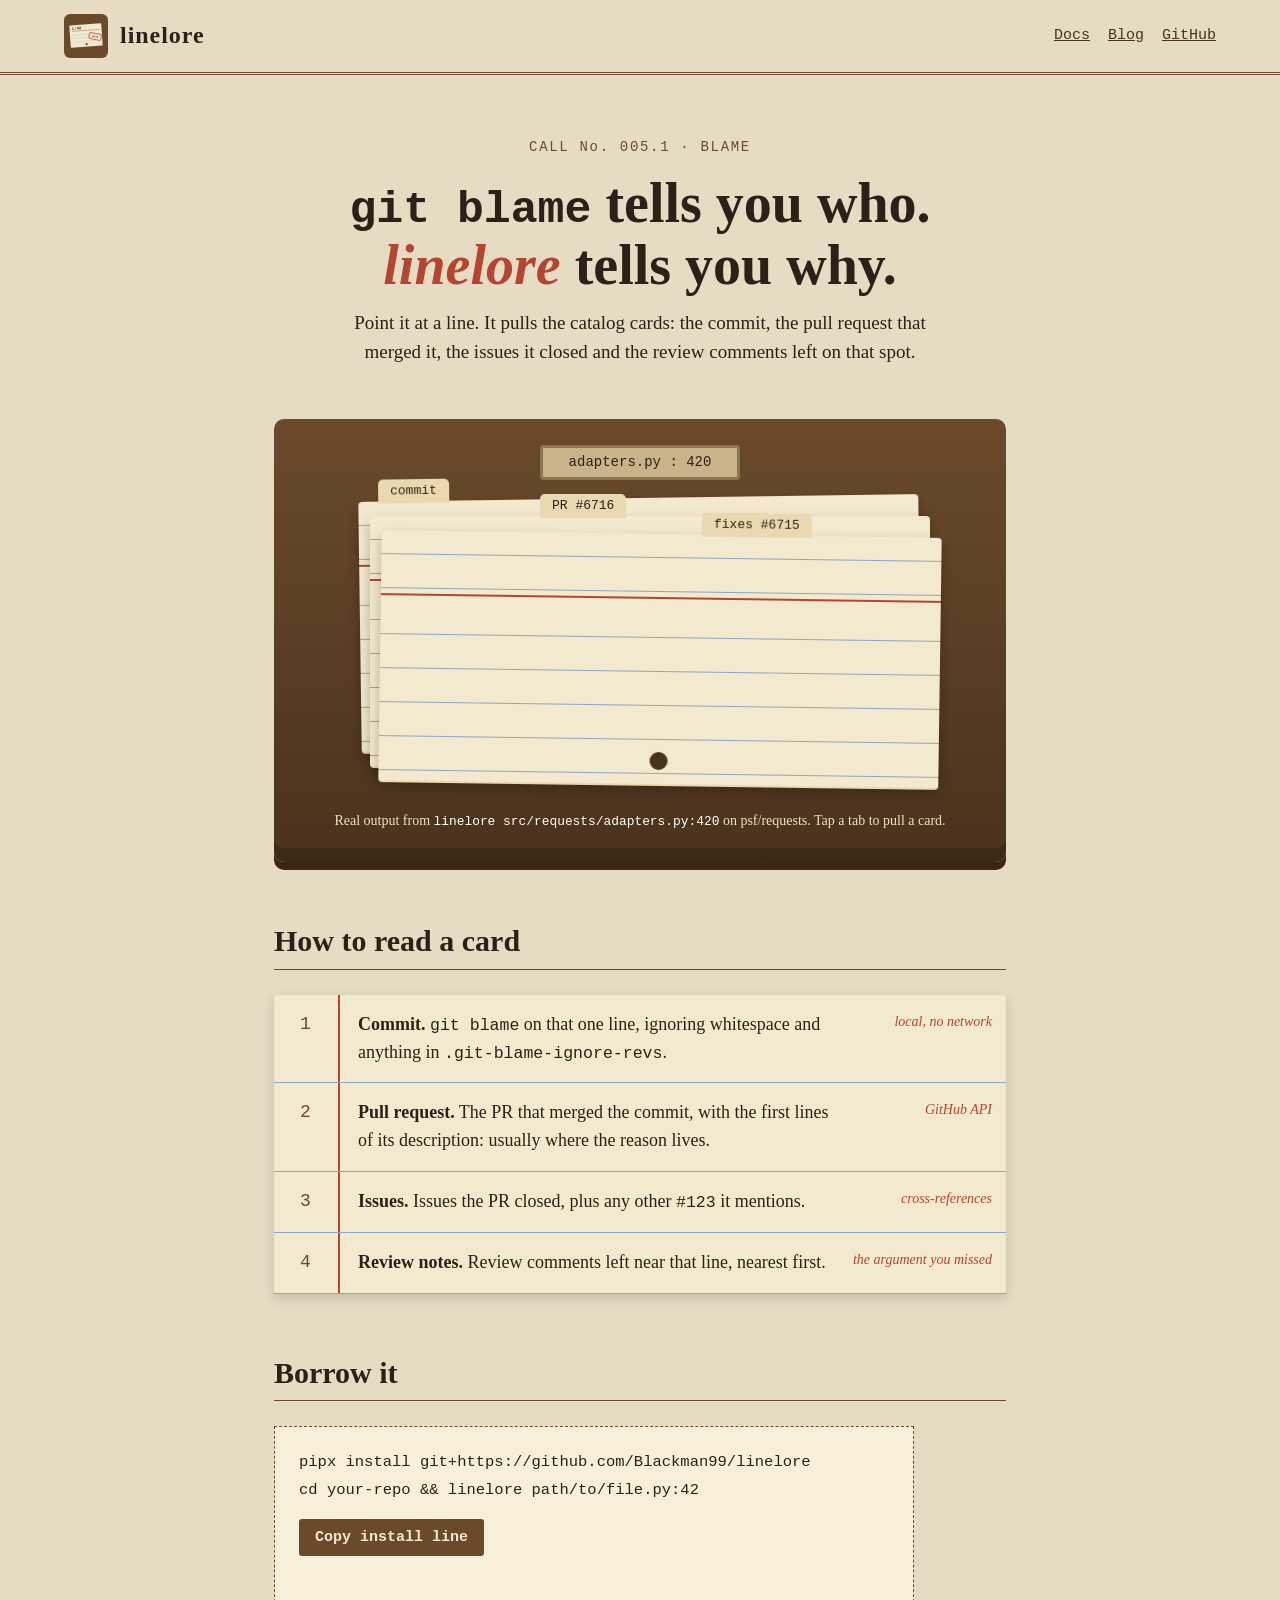
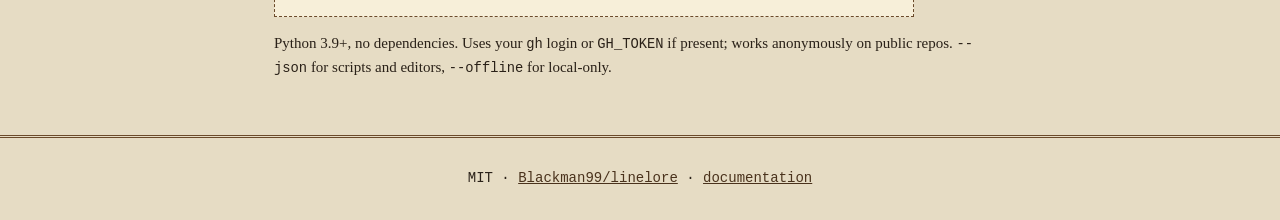
==== site/index.html @ 5ec9c553 "linelore v0.1.0: the story behind a line of code" ====
<!doctype html>
<html lang="en">
<head>
<meta charset="utf-8">
<meta name="viewport" content="width=device-width, initial-scale=1">
<title>linelore · git blame tells you who. linelore tells you why.</title>
<meta name="description" content="linelore pulls the pull request, linked issues and review comments behind any line of code, right in your terminal. Zero-dependency CLI.">
<link rel="canonical" href="https://blackman99.github.io/linelore/">
<link rel="icon" href="favicon.svg" type="image/svg+xml">
<link rel="icon" href="logo-512.png" type="image/png" sizes="512x512">
<link rel="apple-touch-icon" href="logo-512.png">
<meta name="theme-color" content="#6b4a2b">
<meta property="og:type" content="website">
<meta property="og:site_name" content="linelore">
<meta property="og:title" content="linelore: git blame tells you who. linelore tells you why.">
<meta property="og:description" content="The pull request, linked issues and review comments behind any line of code, in one terminal command.">
<meta property="og:url" content="https://blackman99.github.io/linelore/">
<meta property="og:image" content="https://blackman99.github.io/linelore/og-image.png">
<meta property="og:image:type" content="image/png">
<meta property="og:image:width" content="1200">
<meta property="og:image:height" content="630">
<meta property="og:image:alt" content="linelore: library catalog cards for one line of code, stamped WHY">
<meta name="twitter:card" content="summary_large_image">
<meta name="twitter:title" content="linelore: git blame tells you who. linelore tells you why.">
<meta name="twitter:description" content="The PR, linked issues and review comments behind any line of code, in one terminal command.">
<meta name="twitter:image" content="https://blackman99.github.io/linelore/og-image.png">
<meta name="twitter:image:alt" content="linelore: library catalog cards for one line of code, stamped WHY">
<link rel="stylesheet" href="style.css">
</head>
<body>
<header class="plate">
  <img src="favicon.svg" alt="" width="44" height="44">
  <span class="plate-name">linelore</span>
  <nav><a href="docs/">Docs</a><a href="docs/blog/">Blog</a><a href="https://github.com/Blackman99/linelore">GitHub</a></nav>
</header>

<main>
<section class="intro">
  <p class="call">CALL No. 005.1 &middot; BLAME</p>
  <h1><span>git blame</span> tells you who.<br><em>linelore</em> tells you why.</h1>
  <p class="lede">Point it at a line. It pulls the catalog cards: the commit, the pull request that merged it, the issues it closed and the review comments left on that spot.</p>
</section>

<section class="drawer" aria-label="catalog cards for src/requests/adapters.py line 420">
  <div class="drawer-label"><span>adapters.py : 420</span></div>
  <div class="cards" id="cards">
    <article class="card" data-tab="commit" style="--i:0">
      <span class="tab">commit</span>
      <p class="t">a62a2d35d9 &middot; 2024-05-22</p>
      <p class="t">Ian Stapleton Cordasco</p>
      <p class="t">Allow for overriding of specific pool key params</p>
    </article>
    <article class="card" data-tab="PR" style="--i:1">
      <span class="tab">PR #6716</span>
      <p class="t">merged 2024-05-24 by @sigmavirus24</p>
      <p class="t">“Re-enables providing a custom SSLContext via a Transport Adapter, as broken in #6655.”</p>
      <p class="t xref">see also: psf/requests#6655</p>
    </article>
    <article class="card" data-tab="issue" style="--i:2">
      <span class="tab">fixes #6715</span>
      <p class="t">SSLV3_ALERT_HANDSHAKE_FAILURE after upgrade 2.31.0 → 2.32.2</p>
      <p class="t">state: closed</p>
      <span class="stamp" aria-hidden="true">WHY</span>
    </article>
  </div>
  <p class="caption">Real output from <code>linelore src/requests/adapters.py:420</code> on psf/requests. Tap a tab to pull a card.</p>
</section>

<section class="howto">
  <h2>How to read a card</h2>
  <ol class="ruled">
    <li><b>Commit.</b> <code>git blame</code> on that one line, ignoring whitespace and anything in <code>.git-blame-ignore-revs</code>.<span class="margin">local, no network</span></li>
    <li><b>Pull request.</b> The PR that merged the commit, with the first lines of its description: usually where the reason lives.<span class="margin">GitHub API</span></li>
    <li><b>Issues.</b> Issues the PR closed, plus any other <code>#123</code> it mentions.<span class="margin">cross-references</span></li>
    <li><b>Review notes.</b> Review comments left near that line, nearest first.<span class="margin">the argument you missed</span></li>
  </ol>
</section>

<section class="slip">
  <h2>Borrow it</h2>
  <div class="slip-card">
    <p class="t">pipx install git+https://github.com/Blackman99/linelore</p>
    <p class="t">cd your-repo &amp;&amp; linelore path/to/file.py:42</p>
    <button id="copy" type="button">Copy install line</button>
    <span class="stamp small" id="slipstamp" aria-hidden="true">ISSUED</span>
  </div>
  <p class="fine">Python 3.9+, no dependencies. Uses your <code>gh</code> login or <code>GH_TOKEN</code> if present; works anonymously on public repos. <code>--json</code> for scripts and editors, <code>--offline</code> for local-only.</p>
</section>
</main>
<footer>MIT &middot; <a href="https://github.com/Blackman99/linelore">Blackman99/linelore</a> &middot; <a href="docs/">documentation</a></footer>
<script src="app.js" defer></script>
</body>
</html>
---- site/style.css ----
:root{--manila:#f3e9cf;--manila2:#ead9b0;--oak:#6b4a2b;--oak2:#4a321c;--ink:#2a2118;--rule:#8fa6c0;--red:#b5452f;
--serif:"Iowan Old Style","Palatino Linotype",Palatino,"Book Antiqua",Georgia,serif;--type:"Courier Prime","Courier New",Courier,monospace}
*{box-sizing:border-box}
body{margin:0;background:#e6dcc4;color:var(--ink);font:18px/1.55 var(--serif)}
a{color:var(--oak2)}
.plate{display:flex;align-items:center;gap:12px;padding:14px 5vw;border-bottom:3px double var(--oak)}
.plate-name{font-size:24px;font-weight:700;letter-spacing:.04em}
.plate nav{margin-left:auto;display:flex;gap:18px;font-family:var(--type);font-size:15px}
main{max-width:860px;margin:0 auto;padding:0 5vw}
.intro{text-align:center;padding:48px 0 18px}
.call{font-family:var(--type);font-size:14px;letter-spacing:.12em;color:var(--oak)}
h1{font-size:clamp(32px,6vw,56px);line-height:1.1;margin:.2em 0;font-weight:600}
h1 span{font-family:var(--type);font-size:.8em}
h1 em{color:var(--red);font-style:italic}
.lede{max-width:600px;margin:0 auto;font-size:19px}
.drawer{margin:34px auto 10px;background:linear-gradient(var(--oak),var(--oak2));border-radius:10px;padding:26px 22px 30px;box-shadow:inset 0 -14px 0 rgba(0,0,0,.18),0 8px 0 #3a2714}
.drawer-label{width:200px;margin:0 auto 18px;background:#c9b48a;border:3px solid #8e7650;border-radius:4px;text-align:center;font-family:var(--type);font-size:14px;padding:4px}
.cards{position:relative;height:300px;perspective:900px}
.card{position:absolute;left:0;right:0;margin:auto;max-width:560px;height:250px;background:var(--manila);border-radius:4px;padding:34px 28px 20px;
 background-image:linear-gradient(transparent 33px,var(--red) 33px,var(--red) 35px,transparent 35px),repeating-linear-gradient(transparent 0 33px,var(--rule) 33px 34px);
 background-position:0 30px,0 70px;background-repeat:no-repeat,repeat-y;box-shadow:0 2px 0 var(--manila2),0 6px 14px rgba(0,0,0,.25);
 top:calc(var(--i)*18px);transform:translateX(calc(var(--i)*10px)) rotate(calc((var(--i) - 1)*.8deg));transition:transform .35s ease,top .35s ease;z-index:calc(var(--i) + 1)}
.card::after{content:"";position:absolute;bottom:14px;left:50%;width:18px;height:18px;margin-left:-9px;border-radius:50%;background:var(--oak2)}
.card.front{z-index:9;top:-6px;transform:none}
.tab{position:absolute;top:-22px;left:calc(20px + var(--i)*150px);background:var(--manila2);padding:2px 12px;border-radius:5px 5px 0 0;font-family:var(--type);font-size:13px;cursor:pointer}
.t{font-family:var(--type);font-size:15.5px;margin:0;line-height:34px;white-space:nowrap;overflow:hidden;text-overflow:ellipsis}
.xref{color:var(--red)}
.stamp{position:absolute;right:26px;bottom:34px;border:4px solid var(--red);color:var(--red);font:700 34px/1 var(--serif);padding:6px 14px;border-radius:6px;transform:rotate(-12deg);opacity:.85;mix-blend-mode:multiply}
.stamp.small{font-size:20px;right:18px;bottom:16px;opacity:0}
.stamp.small.on{animation:stamp .4s ease-out forwards}
.caption{color:#f0e3c2;font-size:14px;text-align:center;margin:12px 0 0}
.caption code{color:#fff}
.howto,.slip{margin:56px 0}
h2{font-size:30px;font-weight:600;border-bottom:1px solid var(--oak);padding-bottom:4px}
.ruled{list-style:none;counter-reset:n;padding:0;background:var(--manila);border-radius:4px;box-shadow:0 4px 12px rgba(0,0,0,.15);
 background-image:linear-gradient(90deg,transparent 64px,var(--red) 64px 66px,transparent 66px)}
.ruled li{counter-increment:n;position:relative;padding:16px 170px 16px 84px;border-bottom:1px solid var(--rule)}
.ruled li::before{content:counter(n);position:absolute;left:26px;font-family:var(--type);color:var(--oak)}
.margin{position:absolute;right:14px;top:16px;width:145px;font-style:italic;font-size:14px;color:var(--red);text-align:right}
code{font-family:var(--type);font-size:.92em}
.slip-card{position:relative;background:#f7efd9;border:1px dashed var(--oak);padding:22px 24px 60px;max-width:640px}
.slip-card .t{white-space:normal;overflow-wrap:anywhere;line-height:1.8}
button{font:600 15px var(--type);background:var(--oak);color:var(--manila);border:0;padding:10px 16px;margin-top:14px;border-radius:3px;cursor:pointer}
button:focus-visible,.tab:focus-visible{outline:3px solid var(--red);outline-offset:2px}
.fine{font-size:15px}
footer{text-align:center;font-family:var(--type);font-size:14px;padding:30px;border-top:3px double var(--oak)}
@keyframes rise{from{transform:translateY(120px);opacity:0}to{opacity:1}}
@keyframes stamp{0%{opacity:0;transform:scale(2.2) rotate(-12deg)}70%{opacity:.9;transform:scale(.95) rotate(-12deg)}100%{opacity:.85;transform:scale(1) rotate(-12deg)}}
.js .card{animation:rise .6s cubic-bezier(.2,.8,.3,1) both;animation-delay:calc(var(--i)*.9s)}
.js .card .t{visibility:hidden}.js .card .t.typed{visibility:visible}
.js .stamp:not(.small){opacity:0}.js .stamp.on{animation:stamp .45s ease-out forwards}
@media (max-width:640px){body{font-size:16px}.cards{height:330px}.card{height:290px;padding:30px 16px 18px}.t{white-space:normal;line-height:1.5;font-size:14px;margin-bottom:6px}
 .card{background-image:none}.tab{left:calc(8px + var(--i)*96px);font-size:12px}.ruled li{padding:14px 14px 34px 70px}.margin{top:auto;bottom:8px;right:auto;left:70px;width:auto;text-align:left}.stamp{font-size:26px;bottom:40px}}
@media (prefers-reduced-motion:reduce){*{animation:none!important;transition:none!important}.js .card .t{visibility:visible}.js .stamp:not(.small){opacity:.85}}
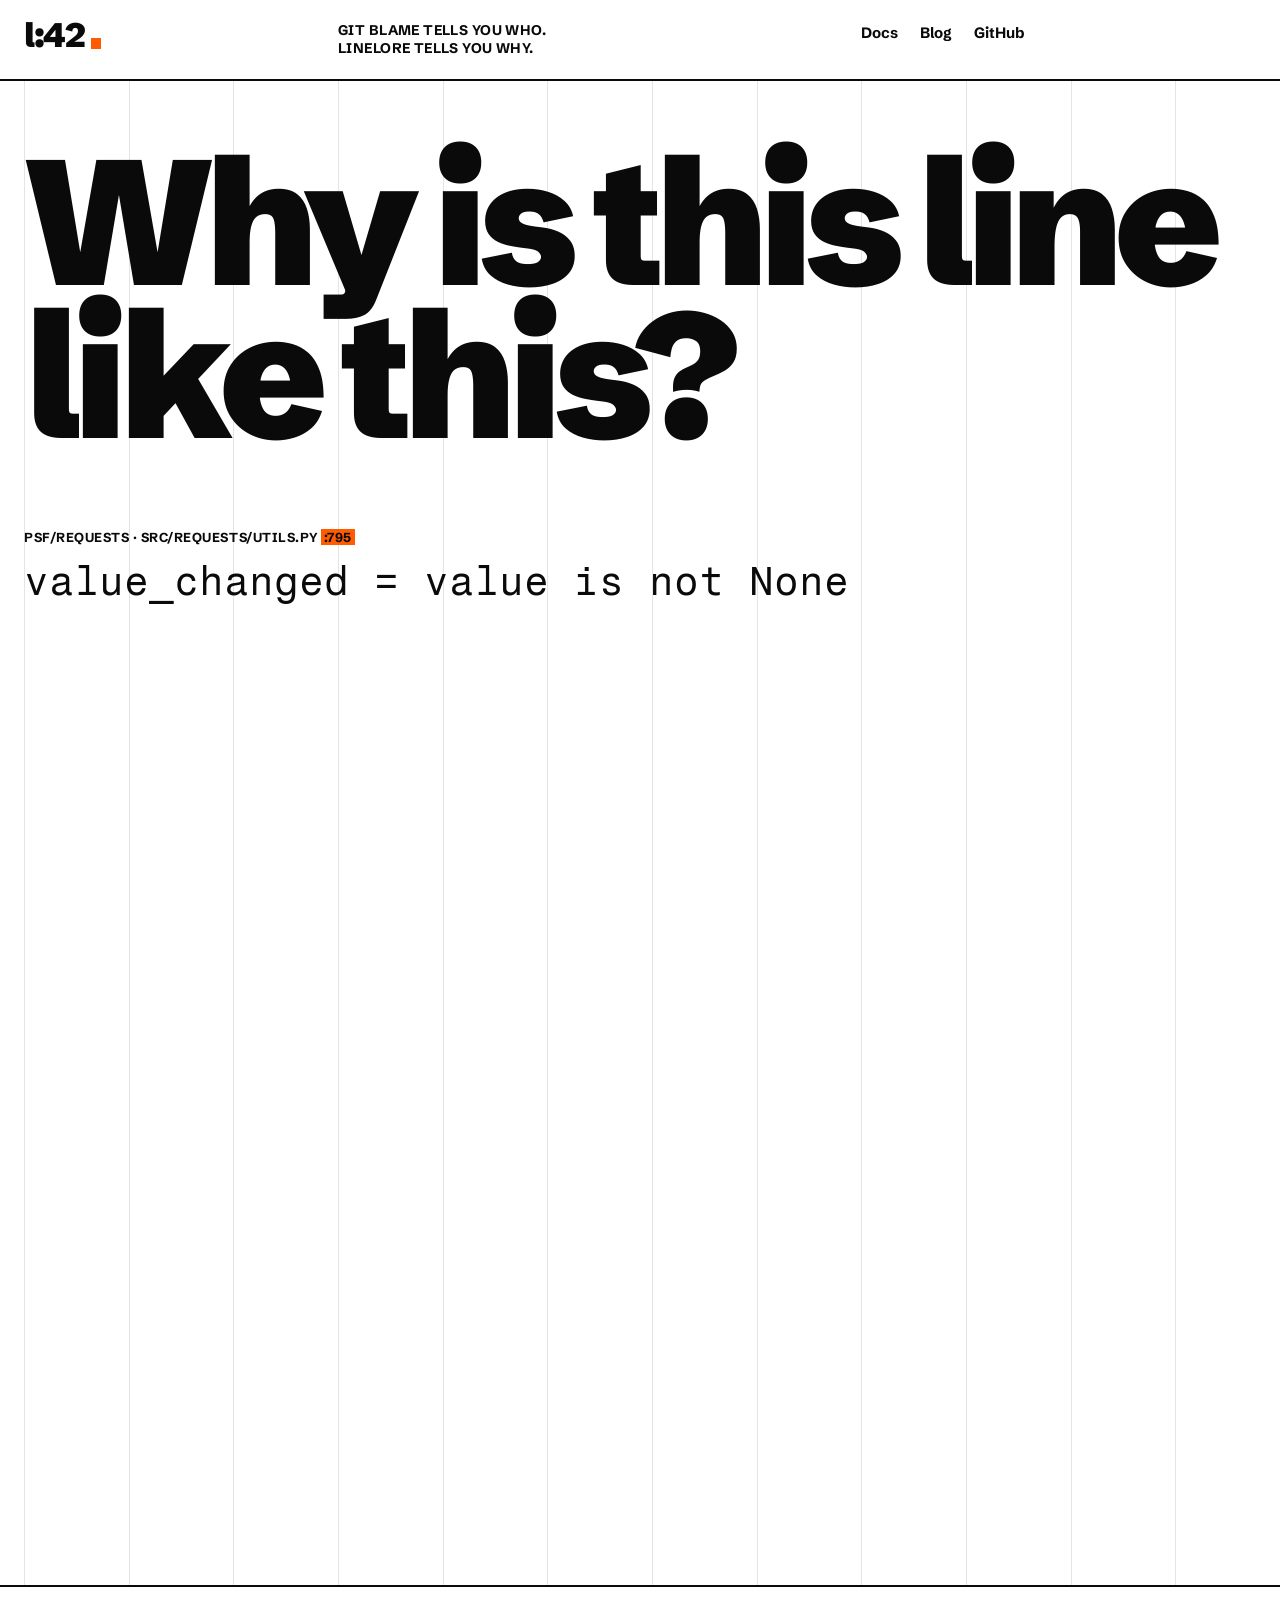
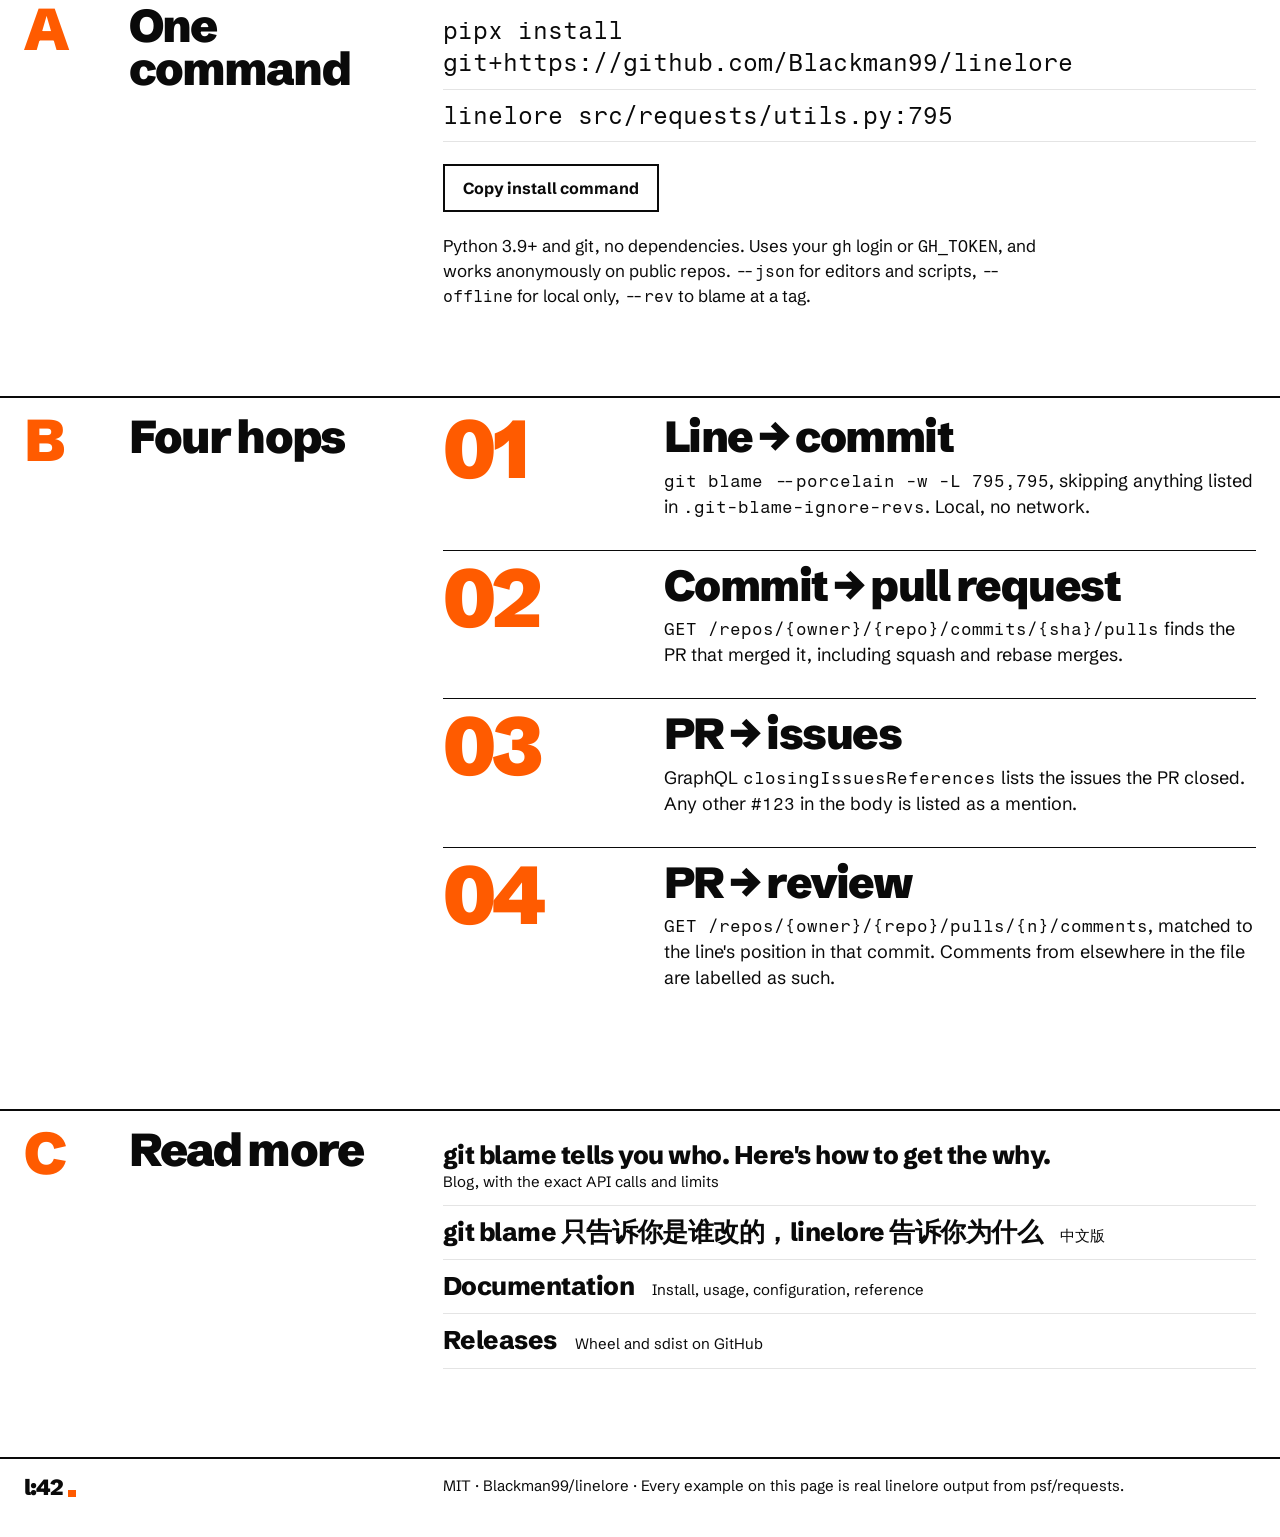
==== commit 2a74e35d: "Redesign: Swiss poster + kinetic type landing page, l:42 wordmark logo, new OG and social preview, d" ====
--- a/site/index.html
+++ b/site/index.html
@@ -3,91 +3,120 @@
 <head>
 <meta charset="utf-8">
 <meta name="viewport" content="width=device-width, initial-scale=1">
-<title>linelore · git blame tells you who. linelore tells you why.</title>
-<meta name="description" content="linelore pulls the pull request, linked issues and review comments behind any line of code, right in your terminal. Zero-dependency CLI.">
+<title>linelore · Why is this line like this?</title>
+<meta name="description" content="linelore follows a line of code to its commit, the pull request that merged it, the issues it closed and the review comments around it. One terminal command, no dependencies.">
 <link rel="canonical" href="https://blackman99.github.io/linelore/">
 <link rel="icon" href="favicon.svg" type="image/svg+xml">
 <link rel="icon" href="logo-512.png" type="image/png" sizes="512x512">
 <link rel="apple-touch-icon" href="logo-512.png">
-<meta name="theme-color" content="#6b4a2b">
+<meta name="theme-color" content="#ffffff">
 <meta property="og:type" content="website">
 <meta property="og:site_name" content="linelore">
-<meta property="og:title" content="linelore: git blame tells you who. linelore tells you why.">
-<meta property="og:description" content="The pull request, linked issues and review comments behind any line of code, in one terminal command.">
+<meta property="og:title" content="linelore: Why is this line like this?">
+<meta property="og:description" content="git blame tells you who. linelore follows the line to its commit, pull request, closed issues and review comments, and tells you why.">
 <meta property="og:url" content="https://blackman99.github.io/linelore/">
 <meta property="og:image" content="https://blackman99.github.io/linelore/og-image.png">
 <meta property="og:image:type" content="image/png">
 <meta property="og:image:width" content="1200">
 <meta property="og:image:height" content="630">
-<meta property="og:image:alt" content="linelore: library catalog cards for one line of code, stamped WHY">
+<meta property="og:image:alt" content="Why is this line like this? A line of code with an orange leader line to 01 commit, 02 pull request, 03 issue, 04 review.">
 <meta name="twitter:card" content="summary_large_image">
-<meta name="twitter:title" content="linelore: git blame tells you who. linelore tells you why.">
-<meta name="twitter:description" content="The PR, linked issues and review comments behind any line of code, in one terminal command.">
+<meta name="twitter:title" content="linelore: Why is this line like this?">
+<meta name="twitter:description" content="git blame tells you who. linelore tells you why: commit, PR, closed issues and review comments for any line.">
 <meta name="twitter:image" content="https://blackman99.github.io/linelore/og-image.png">
-<meta name="twitter:image:alt" content="linelore: library catalog cards for one line of code, stamped WHY">
+<meta name="twitter:image:alt" content="Why is this line like this? A line of code with an orange leader line to 01 commit, 02 pull request, 03 issue, 04 review.">
+<link rel="preload" href="fonts/schibsted-grotesk.woff2" as="font" type="font/woff2" crossorigin>
+<link rel="preload" href="fonts/fragment-mono.woff2" as="font" type="font/woff2" crossorigin>
 <link rel="stylesheet" href="style.css">
+<script>document.documentElement.className='js'+(matchMedia('(prefers-reduced-motion: reduce)').matches?'':' motion')</script>
 </head>
 <body>
-<header class="plate">
-  <img src="favicon.svg" alt="" width="44" height="44">
-  <span class="plate-name">linelore</span>
-  <nav><a href="docs/">Docs</a><a href="docs/blog/">Blog</a><a href="https://github.com/Blackman99/linelore">GitHub</a></nav>
+<a class="skip" href="#main">Skip to content</a>
+<header class="top grid">
+  <a class="mark" href="./" aria-label="linelore home"><span class="mark-t">l:42</span><span class="mark-sq" aria-hidden="true"></span></a>
+  <p class="top-tag">git blame tells you who.<br>linelore tells you why.</p>
+  <nav class="top-nav" aria-label="Main"><a href="docs/">Docs</a><a href="docs/blog/">Blog</a><a href="https://github.com/Blackman99/linelore">GitHub</a></nav>
 </header>
 
-<main>
-<section class="intro">
-  <p class="call">CALL No. 005.1 &middot; BLAME</p>
-  <h1><span>git blame</span> tells you who.<br><em>linelore</em> tells you why.</h1>
-  <p class="lede">Point it at a line. It pulls the catalog cards: the commit, the pull request that merged it, the issues it closed and the review comments left on that spot.</p>
+<main id="main">
+<section class="hero grid" id="hero" aria-labelledby="h">
+  <div class="guides" aria-hidden="true"><i></i><i></i><i></i><i></i><i></i><i></i><i></i><i></i><i></i><i></i><i></i><i></i></div>
+  <h1 id="h" class="headline"><span class="w">Why</span> <span class="w">is</span> <span class="w">this</span> <span class="w">line</span> <span class="w">like</span> <span class="w">this?</span></h1>
+
+  <div class="subject">
+    <p class="subject-path">psf/requests · src/requests/utils.py<span class="at">:795</span></p>
+    <p class="line"><span class="sr">value_changed = value is not None</span><span class="line-v" id="line" aria-hidden="true"><span class="seg" id="seg">value_changed</span> = value is not None</span></p>
+  </div>
+
+  <svg class="leaders" id="leaders" aria-hidden="true"></svg>
+
+  <ol class="answers" aria-label="What linelore found for this line">
+    <li class="ans" data-n="1">
+      <span class="num" aria-hidden="true">01</span>
+      <div><h2>Commit</h2>
+      <p><span class="mono">1d7fd6c8b3</span> · 2017-06-06 · mlcrazy</p>
+      <p class="say">Fixes error swallowing in set_environ</p></div>
+    </li>
+    <li class="ans" data-n="2">
+      <span class="num" aria-hidden="true">02</span>
+      <div><h2>Pull request #4134</h2>
+      <p>Raise exceptions in utils.set_environ · merged 2017-06-09</p>
+      <p class="say">“fixes #4127”</p></div>
+    </li>
+    <li class="ans" data-n="3">
+      <span class="num" aria-hidden="true">03</span>
+      <div><h2>Fixes issue #4127</h2>
+      <p class="say">UnboundLocalError: local variable 'bypass' referenced before assignment</p>
+      <p>closed</p></div>
+    </li>
+    <li class="ans" data-n="4">
+      <span class="num" aria-hidden="true">04</span>
+      <div><h2>Review</h2>
+      <p class="say">@nateprewitt: “what are your thoughts on adding <span class="mono">value_changed = value is not None</span>, and using that single value for both conditionals? The fact these two checks are bound is implicit and has the potential to get out of sync.”</p>
+      <p>@Lukasa: “Works for me!”</p></div>
+    </li>
+  </ol>
+  <p class="why"><span class="why-k">Why</span> <span class="why-t">A reviewer asked for it, so two checks can't drift apart. You only find that out from the review thread, not from blame.</span></p>
 </section>
 
-<section class="drawer" aria-label="catalog cards for src/requests/adapters.py line 420">
-  <div class="drawer-label"><span>adapters.py : 420</span></div>
-  <div class="cards" id="cards">
-    <article class="card" data-tab="commit" style="--i:0">
-      <span class="tab">commit</span>
-      <p class="t">a62a2d35d9 &middot; 2024-05-22</p>
-      <p class="t">Ian Stapleton Cordasco</p>
-      <p class="t">Allow for overriding of specific pool key params</p>
-    </article>
-    <article class="card" data-tab="PR" style="--i:1">
-      <span class="tab">PR #6716</span>
-      <p class="t">merged 2024-05-24 by @sigmavirus24</p>
-      <p class="t">“Re-enables providing a custom SSLContext via a Transport Adapter, as broken in #6655.”</p>
-      <p class="t xref">see also: psf/requests#6655</p>
-    </article>
-    <article class="card" data-tab="issue" style="--i:2">
-      <span class="tab">fixes #6715</span>
-      <p class="t">SSLV3_ALERT_HANDSHAKE_FAILURE after upgrade 2.31.0 → 2.32.2</p>
-      <p class="t">state: closed</p>
-      <span class="stamp" aria-hidden="true">WHY</span>
-    </article>
+<section class="sect grid" aria-labelledby="a">
+  <p class="sect-k">A</p>
+  <h2 id="a" class="sect-h">One command</h2>
+  <div class="sect-b">
+    <p class="cmd"><span class="mono" id="install">pipx install git+https://github.com/Blackman99/linelore</span></p>
+    <p class="cmd"><span class="mono">linelore src/requests/utils.py:795</span></p>
+    <button type="button" class="copy" id="copy" data-text="pipx install git+https://github.com/Blackman99/linelore">Copy install command</button>
+    <p class="fine">Python 3.9+ and git, no dependencies. Uses your <span class="mono">gh</span> login or <span class="mono">GH_TOKEN</span>, and works anonymously on public repos. <span class="mono">--json</span> for editors and scripts, <span class="mono">--offline</span> for local only, <span class="mono">--rev</span> to blame at a tag.</p>
   </div>
-  <p class="caption">Real output from <code>linelore src/requests/adapters.py:420</code> on psf/requests. Tap a tab to pull a card.</p>
 </section>
 
-<section class="howto">
-  <h2>How to read a card</h2>
-  <ol class="ruled">
-    <li><b>Commit.</b> <code>git blame</code> on that one line, ignoring whitespace and anything in <code>.git-blame-ignore-revs</code>.<span class="margin">local, no network</span></li>
-    <li><b>Pull request.</b> The PR that merged the commit, with the first lines of its description: usually where the reason lives.<span class="margin">GitHub API</span></li>
-    <li><b>Issues.</b> Issues the PR closed, plus any other <code>#123</code> it mentions.<span class="margin">cross-references</span></li>
-    <li><b>Review notes.</b> Review comments left near that line, nearest first.<span class="margin">the argument you missed</span></li>
+<section class="sect grid" aria-labelledby="b">
+  <p class="sect-k">B</p>
+  <h2 id="b" class="sect-h">Four hops</h2>
+  <ol class="hops sect-b">
+    <li class="hop"><span class="hop-n">01</span><h3 class="hop-h">Line → commit</h3><p><span class="mono">git blame --porcelain -w -L 795,795</span>, skipping anything listed in <span class="mono">.git-blame-ignore-revs</span>. Local, no network.</p></li>
+    <li class="hop"><span class="hop-n">02</span><h3 class="hop-h">Commit → pull request</h3><p><span class="mono">GET /repos/{owner}/{repo}/commits/{sha}/pulls</span> finds the PR that merged it, including squash and rebase merges.</p></li>
+    <li class="hop"><span class="hop-n">03</span><h3 class="hop-h">PR → issues</h3><p>GraphQL <span class="mono">closingIssuesReferences</span> lists the issues the PR closed. Any other <span class="mono">#123</span> in the body is listed as a mention.</p></li>
+    <li class="hop"><span class="hop-n">04</span><h3 class="hop-h">PR → review</h3><p><span class="mono">GET /repos/{owner}/{repo}/pulls/{n}/comments</span>, matched to the line's position in that commit. Comments from elsewhere in the file are labelled as such.</p></li>
   </ol>
 </section>
 
-<section class="slip">
-  <h2>Borrow it</h2>
-  <div class="slip-card">
-    <p class="t">pipx install git+https://github.com/Blackman99/linelore</p>
-    <p class="t">cd your-repo &amp;&amp; linelore path/to/file.py:42</p>
-    <button id="copy" type="button">Copy install line</button>
-    <span class="stamp small" id="slipstamp" aria-hidden="true">ISSUED</span>
-  </div>
-  <p class="fine">Python 3.9+, no dependencies. Uses your <code>gh</code> login or <code>GH_TOKEN</code> if present; works anonymously on public repos. <code>--json</code> for scripts and editors, <code>--offline</code> for local-only.</p>
+<section class="sect grid" aria-labelledby="c">
+  <p class="sect-k">C</p>
+  <h2 id="c" class="sect-h">Read more</h2>
+  <ul class="links sect-b">
+    <li><a href="docs/blog/git-blame-says-who-not-why/">git blame tells you who. Here's how to get the why.</a><span>Blog, with the exact API calls and limits</span></li>
+    <li><a href="docs/blog/git-blame-says-who-not-why-zh/">git blame 只告诉你是谁改的，linelore 告诉你为什么</a><span>中文版</span></li>
+    <li><a href="docs/">Documentation</a><span>Install, usage, configuration, reference</span></li>
+    <li><a href="https://github.com/Blackman99/linelore/releases">Releases</a><span>Wheel and sdist on GitHub</span></li>
+  </ul>
 </section>
 </main>
-<footer>MIT &middot; <a href="https://github.com/Blackman99/linelore">Blackman99/linelore</a> &middot; <a href="docs/">documentation</a></footer>
+
+<footer class="foot grid">
+  <p class="foot-l"><span class="mark-t small">l:42</span><span class="mark-sq small" aria-hidden="true"></span></p>
+  <p class="foot-r">MIT · <a href="https://github.com/Blackman99/linelore">Blackman99/linelore</a> · Every example on this page is real linelore output from psf/requests.</p>
+</footer>
 <script src="app.js" defer></script>
 </body>
 </html>
--- a/site/style.css
+++ b/site/style.css
@@ -1,54 +1,115 @@
-:root{--manila:#f3e9cf;--manila2:#ead9b0;--oak:#6b4a2b;--oak2:#4a321c;--ink:#2a2118;--rule:#8fa6c0;--red:#b5452f;
---serif:"Iowan Old Style","Palatino Linotype",Palatino,"Book Antiqua",Georgia,serif;--type:"Courier Prime","Courier New",Courier,monospace}
-*{box-sizing:border-box}
-body{margin:0;background:#e6dcc4;color:var(--ink);font:18px/1.55 var(--serif)}
-a{color:var(--oak2)}
-.plate{display:flex;align-items:center;gap:12px;padding:14px 5vw;border-bottom:3px double var(--oak)}
-.plate-name{font-size:24px;font-weight:700;letter-spacing:.04em}
-.plate nav{margin-left:auto;display:flex;gap:18px;font-family:var(--type);font-size:15px}
-main{max-width:860px;margin:0 auto;padding:0 5vw}
-.intro{text-align:center;padding:48px 0 18px}
-.call{font-family:var(--type);font-size:14px;letter-spacing:.12em;color:var(--oak)}
-h1{font-size:clamp(32px,6vw,56px);line-height:1.1;margin:.2em 0;font-weight:600}
-h1 span{font-family:var(--type);font-size:.8em}
-h1 em{color:var(--red);font-style:italic}
-.lede{max-width:600px;margin:0 auto;font-size:19px}
-.drawer{margin:34px auto 10px;background:linear-gradient(var(--oak),var(--oak2));border-radius:10px;padding:26px 22px 30px;box-shadow:inset 0 -14px 0 rgba(0,0,0,.18),0 8px 0 #3a2714}
-.drawer-label{width:200px;margin:0 auto 18px;background:#c9b48a;border:3px solid #8e7650;border-radius:4px;text-align:center;font-family:var(--type);font-size:14px;padding:4px}
-.cards{position:relative;height:300px;perspective:900px}
-.card{position:absolute;left:0;right:0;margin:auto;max-width:560px;height:250px;background:var(--manila);border-radius:4px;padding:34px 28px 20px;
- background-image:linear-gradient(transparent 33px,var(--red) 33px,var(--red) 35px,transparent 35px),repeating-linear-gradient(transparent 0 33px,var(--rule) 33px 34px);
- background-position:0 30px,0 70px;background-repeat:no-repeat,repeat-y;box-shadow:0 2px 0 var(--manila2),0 6px 14px rgba(0,0,0,.25);
- top:calc(var(--i)*18px);transform:translateX(calc(var(--i)*10px)) rotate(calc((var(--i) - 1)*.8deg));transition:transform .35s ease,top .35s ease;z-index:calc(var(--i) + 1)}
-.card::after{content:"";position:absolute;bottom:14px;left:50%;width:18px;height:18px;margin-left:-9px;border-radius:50%;background:var(--oak2)}
-.card.front{z-index:9;top:-6px;transform:none}
-.tab{position:absolute;top:-22px;left:calc(20px + var(--i)*150px);background:var(--manila2);padding:2px 12px;border-radius:5px 5px 0 0;font-family:var(--type);font-size:13px;cursor:pointer}
-.t{font-family:var(--type);font-size:15.5px;margin:0;line-height:34px;white-space:nowrap;overflow:hidden;text-overflow:ellipsis}
-.xref{color:var(--red)}
-.stamp{position:absolute;right:26px;bottom:34px;border:4px solid var(--red);color:var(--red);font:700 34px/1 var(--serif);padding:6px 14px;border-radius:6px;transform:rotate(-12deg);opacity:.85;mix-blend-mode:multiply}
-.stamp.small{font-size:20px;right:18px;bottom:16px;opacity:0}
-.stamp.small.on{animation:stamp .4s ease-out forwards}
-.caption{color:#f0e3c2;font-size:14px;text-align:center;margin:12px 0 0}
-.caption code{color:#fff}
-.howto,.slip{margin:56px 0}
-h2{font-size:30px;font-weight:600;border-bottom:1px solid var(--oak);padding-bottom:4px}
-.ruled{list-style:none;counter-reset:n;padding:0;background:var(--manila);border-radius:4px;box-shadow:0 4px 12px rgba(0,0,0,.15);
- background-image:linear-gradient(90deg,transparent 64px,var(--red) 64px 66px,transparent 66px)}
-.ruled li{counter-increment:n;position:relative;padding:16px 170px 16px 84px;border-bottom:1px solid var(--rule)}
-.ruled li::before{content:counter(n);position:absolute;left:26px;font-family:var(--type);color:var(--oak)}
-.margin{position:absolute;right:14px;top:16px;width:145px;font-style:italic;font-size:14px;color:var(--red);text-align:right}
-code{font-family:var(--type);font-size:.92em}
-.slip-card{position:relative;background:#f7efd9;border:1px dashed var(--oak);padding:22px 24px 60px;max-width:640px}
-.slip-card .t{white-space:normal;overflow-wrap:anywhere;line-height:1.8}
-button{font:600 15px var(--type);background:var(--oak);color:var(--manila);border:0;padding:10px 16px;margin-top:14px;border-radius:3px;cursor:pointer}
-button:focus-visible,.tab:focus-visible{outline:3px solid var(--red);outline-offset:2px}
-.fine{font-size:15px}
-footer{text-align:center;font-family:var(--type);font-size:14px;padding:30px;border-top:3px double var(--oak)}
-@keyframes rise{from{transform:translateY(120px);opacity:0}to{opacity:1}}
-@keyframes stamp{0%{opacity:0;transform:scale(2.2) rotate(-12deg)}70%{opacity:.9;transform:scale(.95) rotate(-12deg)}100%{opacity:.85;transform:scale(1) rotate(-12deg)}}
-.js .card{animation:rise .6s cubic-bezier(.2,.8,.3,1) both;animation-delay:calc(var(--i)*.9s)}
-.js .card .t{visibility:hidden}.js .card .t.typed{visibility:visible}
-.js .stamp:not(.small){opacity:0}.js .stamp.on{animation:stamp .45s ease-out forwards}
-@media (max-width:640px){body{font-size:16px}.cards{height:330px}.card{height:290px;padding:30px 16px 18px}.t{white-space:normal;line-height:1.5;font-size:14px;margin-bottom:6px}
- .card{background-image:none}.tab{left:calc(8px + var(--i)*96px);font-size:12px}.ruled li{padding:14px 14px 34px 70px}.margin{top:auto;bottom:8px;right:auto;left:70px;width:auto;text-align:left}.stamp{font-size:26px;bottom:40px}}
-@media (prefers-reduced-motion:reduce){*{animation:none!important;transition:none!important}.js .card .t{visibility:visible}.js .stamp:not(.small){opacity:.85}}
+@font-face{font-family:"Schibsted Grotesk";src:url(fonts/schibsted-grotesk.woff2) format("woff2");font-weight:400 900;font-style:normal;font-display:swap}
+@font-face{font-family:"Fragment Mono";src:url(fonts/fragment-mono.woff2) format("woff2");font-weight:400;font-style:normal;font-display:swap}
+:root{--w:#ffffff;--k:#0a0a0a;--o:#ff5b00;--h:#e4e4e4;--gut:24px;--pad:24px;--ease:cubic-bezier(.2,.9,.1,1);
+--sans:"Schibsted Grotesk","Helvetica Neue",Arial,sans-serif;--mono:"Fragment Mono",ui-monospace,Menlo,Consolas,monospace}
+*{box-sizing:border-box;margin:0;padding:0}
+html{background:var(--w);color:var(--k);-webkit-text-size-adjust:100%}
+body{font:400 18px/1.45 var(--sans);font-kerning:normal;overflow-x:hidden}
+a{color:inherit}
+ol,ul{list-style:none}
+.mono{font-family:var(--mono);font-size:.92em}
+.sr{position:absolute;width:1px;height:1px;overflow:hidden;clip:rect(0 0 0 0);white-space:nowrap}
+.skip{position:absolute;left:-999px;top:0;background:var(--k);color:var(--w);padding:8px 12px;z-index:9}
+.skip:focus{left:8px}
+:focus-visible{outline:3px solid var(--o);outline-offset:3px}
+.grid{display:grid;grid-template-columns:repeat(12,minmax(0,1fr));column-gap:var(--gut);max-width:1440px;margin:0 auto;padding:0 var(--pad)}
+
+/* top */
+.top{align-items:start;padding-top:22px;padding-bottom:22px}
+.mark{grid-column:1/4;display:inline-flex;align-items:flex-end;gap:6px;text-decoration:none;line-height:1}
+.mark-t{font-weight:900;font-size:34px;letter-spacing:-.04em;line-height:.8}
+.mark-sq{width:.32em;height:.32em;font-size:34px;background:var(--o);display:inline-block}
+.mark-t.small,.mark-sq.small{font-size:22px}
+.top-tag{grid-column:4/9;font-weight:700;font-size:14px;line-height:1.25;text-transform:uppercase;letter-spacing:.03em}
+.top-nav{grid-column:9/13;display:flex;gap:22px;font-weight:700;font-size:15px}
+.top-nav a,.links a,.foot a{text-decoration:none;position:relative}
+.top-nav a::after,.links a::after,.foot a::after{content:"";position:absolute;left:0;right:0;bottom:-3px;height:3px;background:var(--o);transform:scaleX(0);transform-origin:0 50%;transition:transform .3s var(--ease)}
+.top-nav a:hover::after,.links a:hover::after,.foot a:hover::after,.top-nav a:focus-visible::after,.links a:focus-visible::after{transform:scaleX(1)}
+
+/* hero */
+.hero{position:relative;padding-top:clamp(28px,5vw,72px);padding-bottom:96px;border-top:2px solid var(--k)}
+.guides{position:absolute;inset:0;display:grid;grid-template-columns:repeat(12,minmax(0,1fr));column-gap:var(--gut);padding:0 var(--pad);pointer-events:none;z-index:0}
+.guides i{border-left:1px solid var(--h)}
+.headline{grid-column:1/-1;position:relative;z-index:1;font-weight:900;font-size:clamp(54px,13.9vw,204px);line-height:.86;letter-spacing:-.055em;max-width:12ch}
+.headline .w{display:inline-block}
+.subject{grid-column:1/-1;position:relative;z-index:2;margin-top:clamp(40px,6vw,88px)}
+.subject-path{font-weight:700;font-size:13px;letter-spacing:.04em;text-transform:uppercase;margin-bottom:10px}
+.subject-path .at{color:var(--k);background:var(--o);padding:0 3px;margin-left:2px}
+.line{font-family:var(--mono);font-size:min(4.4vw,40px);line-height:1.2;white-space:pre}
+.line-v{display:inline-block;transform-origin:0 100%}
+.line-v .c{display:inline-block;white-space:pre}
+.seg{text-decoration:underline;text-decoration-color:var(--o);text-decoration-thickness:.14em;text-underline-offset:.16em}
+.leaders{position:absolute;left:0;top:0;width:100%;height:100%;overflow:visible;pointer-events:none;z-index:1}
+.leaders path{fill:none;stroke:var(--o);stroke-width:2}
+.leaders rect{fill:var(--o)}
+.answers{grid-column:5/-1;position:relative;z-index:2;margin-top:72px}
+.ans{display:grid;grid-template-columns:minmax(0,2fr) minmax(0,6fr);column-gap:var(--gut);border-top:2px solid var(--k);padding:14px 0 26px;background:var(--w)}
+.num{font-weight:900;font-size:clamp(48px,6.4vw,96px);line-height:.8;letter-spacing:-.05em;color:var(--o)}
+.ans h2{font-weight:800;font-size:clamp(22px,2.2vw,30px);line-height:1.05;letter-spacing:-.02em;margin-bottom:8px}
+.ans p{font-size:17px;max-width:46ch}
+.ans .say{font-size:19px;margin-bottom:4px}
+.why{grid-column:5/-1;position:relative;z-index:2;display:grid;grid-template-columns:minmax(0,2fr) minmax(0,6fr);column-gap:var(--gut);border-top:6px solid var(--k);padding-top:16px;background:var(--w)}
+.why-k{font-weight:900;font-size:clamp(40px,4.6vw,68px);line-height:.85;letter-spacing:-.05em}
+.why-t{font-weight:500;font-size:clamp(22px,2.4vw,34px);line-height:1.12;letter-spacing:-.015em;max-width:24ch}
+
+/* sections */
+.sect{border-top:2px solid var(--k);padding-top:18px;padding-bottom:88px;align-items:start}
+.sect-k{grid-column:1/2;font-weight:900;font-size:clamp(40px,4.6vw,68px);line-height:.8;color:var(--o)}
+.sect-h{grid-column:2/5;font-weight:900;font-size:clamp(32px,3.6vw,54px);line-height:.92;letter-spacing:-.04em}
+.sect-b{grid-column:5/-1}
+.cmd{font-size:clamp(17px,1.9vw,26px);line-height:1.3;padding:10px 0;border-bottom:1px solid var(--h);overflow-wrap:anywhere}
+.cmd .mono{font-size:1em}
+.copy{margin-top:22px;font:700 16px/1 var(--sans);padding:14px 18px;border:2px solid var(--k);background:var(--w);color:var(--k);cursor:pointer;transition:background-color .2s var(--ease),color .2s var(--ease)}
+.copy:hover{background:var(--k);color:var(--w)}
+.copy.done{background:var(--o);border-color:var(--o);color:var(--k)}
+.fine{margin-top:22px;max-width:60ch;font-size:17px}
+.hop{display:grid;grid-template-columns:minmax(0,2fr) minmax(0,6fr);column-gap:var(--gut);border-top:1px solid var(--k);padding:14px 0 30px}
+.hop:first-child{border-top:0;padding-top:0}
+.hop-n{grid-row:1/3;font-weight:900;font-size:clamp(48px,6.4vw,96px);line-height:.8;letter-spacing:-.05em;color:var(--o)}
+.hop-h{font-weight:900;font-size:clamp(28px,3.4vw,50px);line-height:.95;letter-spacing:-.035em;margin-bottom:10px;transform-origin:0 100%}
+.hop p{max-width:56ch}
+.links li{border-bottom:1px solid var(--h);padding:12px 0;display:flex;flex-wrap:wrap;column-gap:18px;align-items:baseline}
+.links a{font-weight:800;font-size:clamp(20px,2vw,28px);letter-spacing:-.02em;line-height:1.15}
+.links span{font-size:15px}
+.foot{border-top:2px solid var(--k);padding-top:16px;padding-bottom:40px;font-size:15px;align-items:end}
+.foot-l{grid-column:1/4;display:flex;align-items:flex-end;gap:5px}
+.foot-r{grid-column:5/-1}
+
+/* motion (only when allowed) */
+.motion .headline .w{transform:translateY(.35em) scale(.92);opacity:.0001;transition:transform .6s var(--ease),opacity .25s linear}
+.motion .hero.go .headline .w{transform:none;opacity:1}
+.motion .line-v{transition:transform .55s var(--ease)}
+.motion .line-v .c{transition:transform .5s var(--ease)}
+.motion .seg{text-decoration-color:transparent;transition:text-decoration-color .3s linear}
+.motion .seg.on{text-decoration-color:var(--o)}
+.motion .ans,.motion .why{transform:translateX(56px);opacity:.0001;transition:transform .5s var(--ease),opacity .2s linear}
+.motion .ans.in,.motion .why.in{transform:none;opacity:1}
+.motion .leaders path{transition:stroke-dashoffset .5s var(--ease)}
+.motion .hop-h,.motion .sect-h{transform:translateX(-32px) scale(.9);opacity:.0001;transition:transform .6s var(--ease),opacity .3s linear}
+.motion .in .hop-h,.motion .sect-h.in{transform:none;opacity:1}
+
+/* tablet & mobile: 4-column grid */
+@media (max-width:860px){
+  :root{--gut:16px;--pad:18px}
+  .grid,.guides{grid-template-columns:repeat(4,minmax(0,1fr))}
+  .guides i:nth-child(n+5){display:none}
+  .mark{grid-column:1/3}
+  .top-tag{display:none}
+  .top-nav{grid-column:3/-1;justify-content:flex-end;gap:14px;font-size:14px;padding-top:6px}
+  .answers,.why{grid-column:1/-1;padding-left:30px}
+  .answers{margin-top:44px}
+  .ans,.why,.hop{grid-template-columns:minmax(0,1fr) minmax(0,3fr)}
+  .sect-k{grid-column:1/2}
+  .sect-h{grid-column:2/-1}
+  .sect-b{grid-column:1/-1;margin-top:24px}
+  .foot-l{grid-column:1/-1;margin-bottom:12px}
+  .foot-r{grid-column:1/-1}
+}
+@media (max-width:480px){
+  .headline{font-size:18.6vw;max-width:none;line-height:.88}
+  .ans,.why,.hop{grid-template-columns:minmax(0,1fr);row-gap:8px}
+  .hop-n{grid-row:auto}
+  .ans p,.ans .say{font-size:16px}
+  .why-k{font-size:44px}
+}
+@media (prefers-reduced-motion:reduce){*{transition:none!important;animation:none!important}}
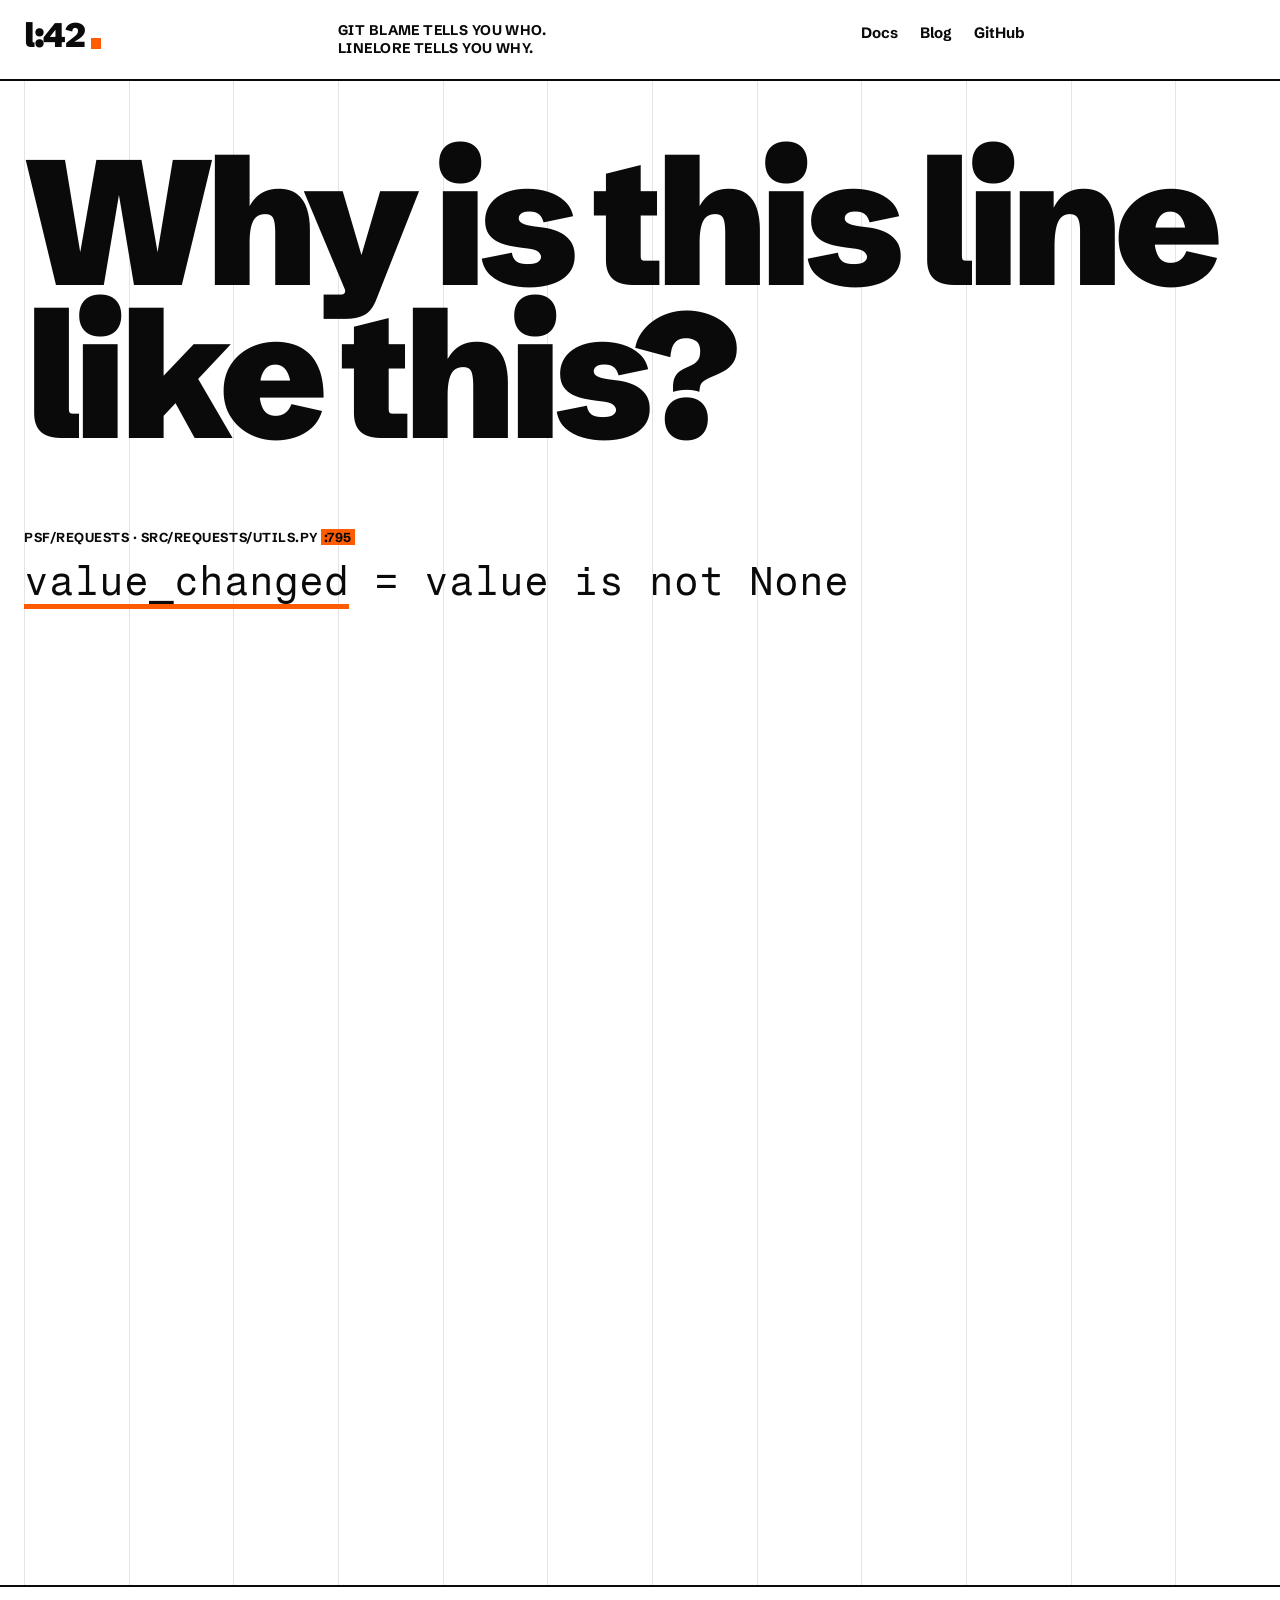
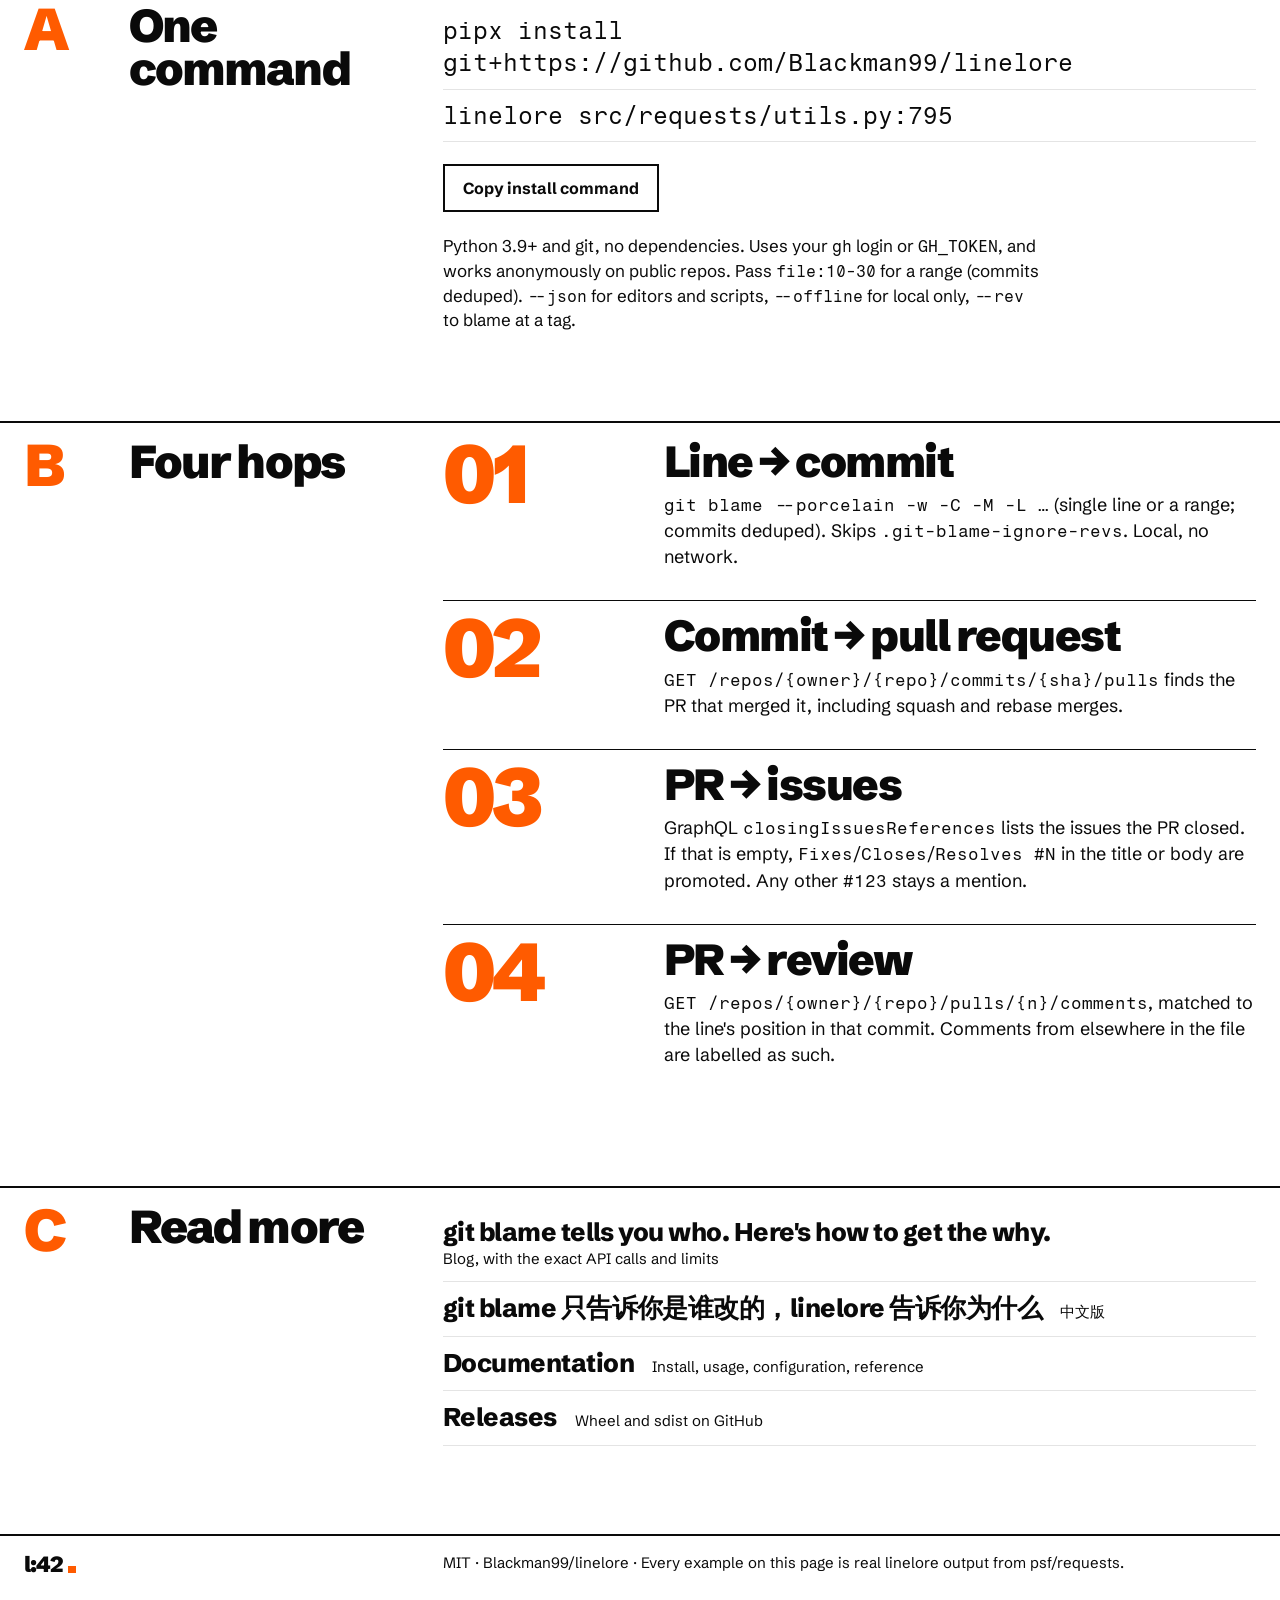
==== commit bd3c4d31: "Release v0.2.0: line ranges, rename follow, API cache - Accept FILE:START-END; blame the range, dedu" ====
--- a/site/index.html
+++ b/site/index.html
@@ -86,7 +86,7 @@
     <p class="cmd"><span class="mono" id="install">pipx install git+https://github.com/Blackman99/linelore</span></p>
     <p class="cmd"><span class="mono">linelore src/requests/utils.py:795</span></p>
     <button type="button" class="copy" id="copy" data-text="pipx install git+https://github.com/Blackman99/linelore">Copy install command</button>
-    <p class="fine">Python 3.9+ and git, no dependencies. Uses your <span class="mono">gh</span> login or <span class="mono">GH_TOKEN</span>, and works anonymously on public repos. <span class="mono">--json</span> for editors and scripts, <span class="mono">--offline</span> for local only, <span class="mono">--rev</span> to blame at a tag.</p>
+    <p class="fine">Python 3.9+ and git, no dependencies. Uses your <span class="mono">gh</span> login or <span class="mono">GH_TOKEN</span>, and works anonymously on public repos. Pass <span class="mono">file:10-30</span> for a range (commits deduped). <span class="mono">--json</span> for editors and scripts, <span class="mono">--offline</span> for local only, <span class="mono">--rev</span> to blame at a tag.</p>
   </div>
 </section>
 
@@ -94,9 +94,9 @@
   <p class="sect-k">B</p>
   <h2 id="b" class="sect-h">Four hops</h2>
   <ol class="hops sect-b">
-    <li class="hop"><span class="hop-n">01</span><h3 class="hop-h">Line → commit</h3><p><span class="mono">git blame --porcelain -w -L 795,795</span>, skipping anything listed in <span class="mono">.git-blame-ignore-revs</span>. Local, no network.</p></li>
+    <li class="hop"><span class="hop-n">01</span><h3 class="hop-h">Line → commit</h3><p><span class="mono">git blame --porcelain -w -C -M -L …</span> (single line or a range; commits deduped). Skips <span class="mono">.git-blame-ignore-revs</span>. Local, no network.</p></li>
     <li class="hop"><span class="hop-n">02</span><h3 class="hop-h">Commit → pull request</h3><p><span class="mono">GET /repos/{owner}/{repo}/commits/{sha}/pulls</span> finds the PR that merged it, including squash and rebase merges.</p></li>
-    <li class="hop"><span class="hop-n">03</span><h3 class="hop-h">PR → issues</h3><p>GraphQL <span class="mono">closingIssuesReferences</span> lists the issues the PR closed. Any other <span class="mono">#123</span> in the body is listed as a mention.</p></li>
+    <li class="hop"><span class="hop-n">03</span><h3 class="hop-h">PR → issues</h3><p>GraphQL <span class="mono">closingIssuesReferences</span> lists the issues the PR closed. If that is empty, <span class="mono">Fixes</span>/<span class="mono">Closes</span>/<span class="mono">Resolves #N</span> in the title or body are promoted. Any other <span class="mono">#123</span> stays a mention.</p></li>
     <li class="hop"><span class="hop-n">04</span><h3 class="hop-h">PR → review</h3><p><span class="mono">GET /repos/{owner}/{repo}/pulls/{n}/comments</span>, matched to the line's position in that commit. Comments from elsewhere in the file are labelled as such.</p></li>
   </ol>
 </section>
--- a/site/style.css
+++ b/site/style.css
@@ -38,7 +38,8 @@
 .line{font-family:var(--mono);font-size:min(4.4vw,40px);line-height:1.2;white-space:pre}
 .line-v{display:inline-block;transform-origin:0 100%}
 .line-v .c{display:inline-block;white-space:pre}
-.seg{text-decoration:underline;text-decoration-color:var(--o);text-decoration-thickness:.14em;text-underline-offset:.16em}
+.seg{position:relative;display:inline-block}
+.seg::after{content:"";position:absolute;left:0;right:0;bottom:-.12em;height:.14em;background:var(--o);transform-origin:0 50%}
 .leaders{position:absolute;left:0;top:0;width:100%;height:100%;overflow:visible;pointer-events:none;z-index:1}
 .leaders path{fill:none;stroke:var(--o);stroke-width:2}
 .leaders rect{fill:var(--o)}
@@ -80,8 +81,8 @@
 .motion .hero.go .headline .w{transform:none;opacity:1}
 .motion .line-v{transition:transform .55s var(--ease)}
 .motion .line-v .c{transition:transform .5s var(--ease)}
-.motion .seg{text-decoration-color:transparent;transition:text-decoration-color .3s linear}
-.motion .seg.on{text-decoration-color:var(--o)}
+.motion .seg::after{transform:scaleX(0);transition:transform .4s var(--ease)}
+.motion .seg.on::after{transform:scaleX(1)}
 .motion .ans,.motion .why{transform:translateX(56px);opacity:.0001;transition:transform .5s var(--ease),opacity .2s linear}
 .motion .ans.in,.motion .why.in{transform:none;opacity:1}
 .motion .leaders path{transition:stroke-dashoffset .5s var(--ease)}
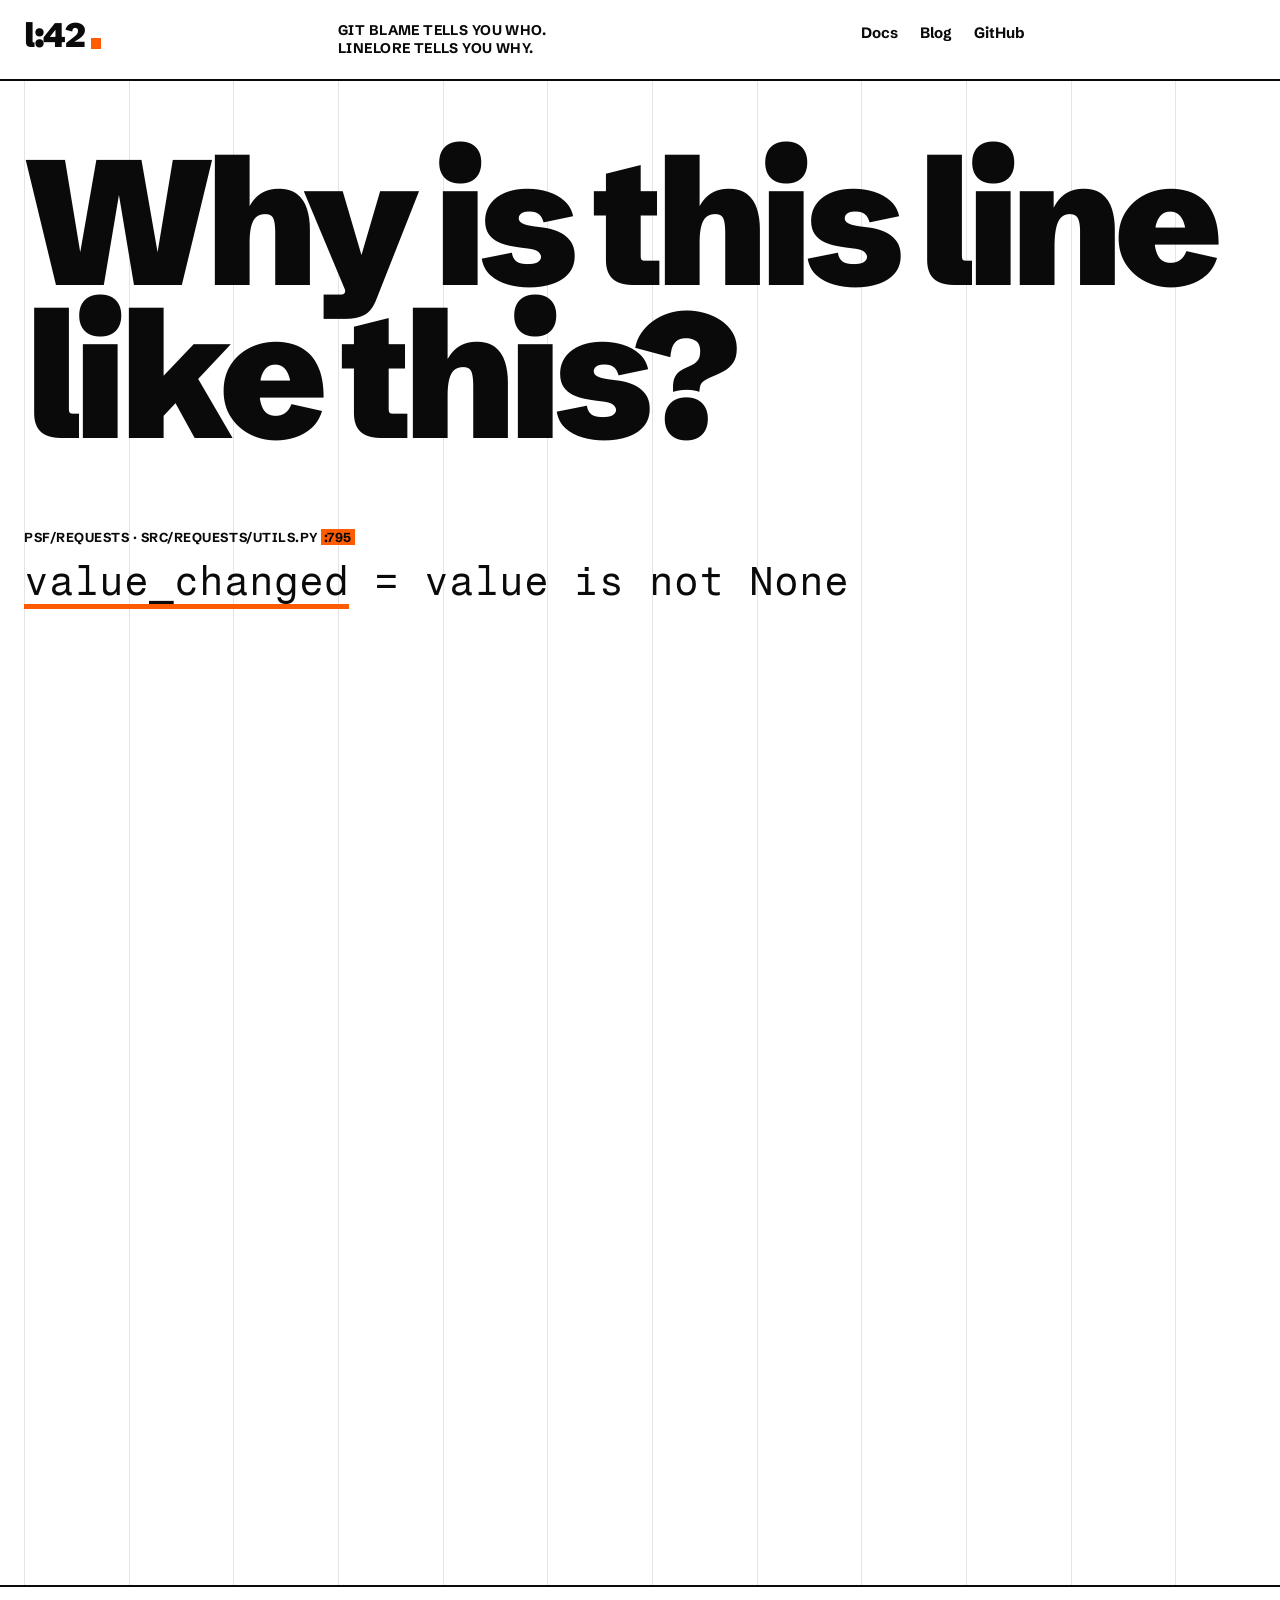
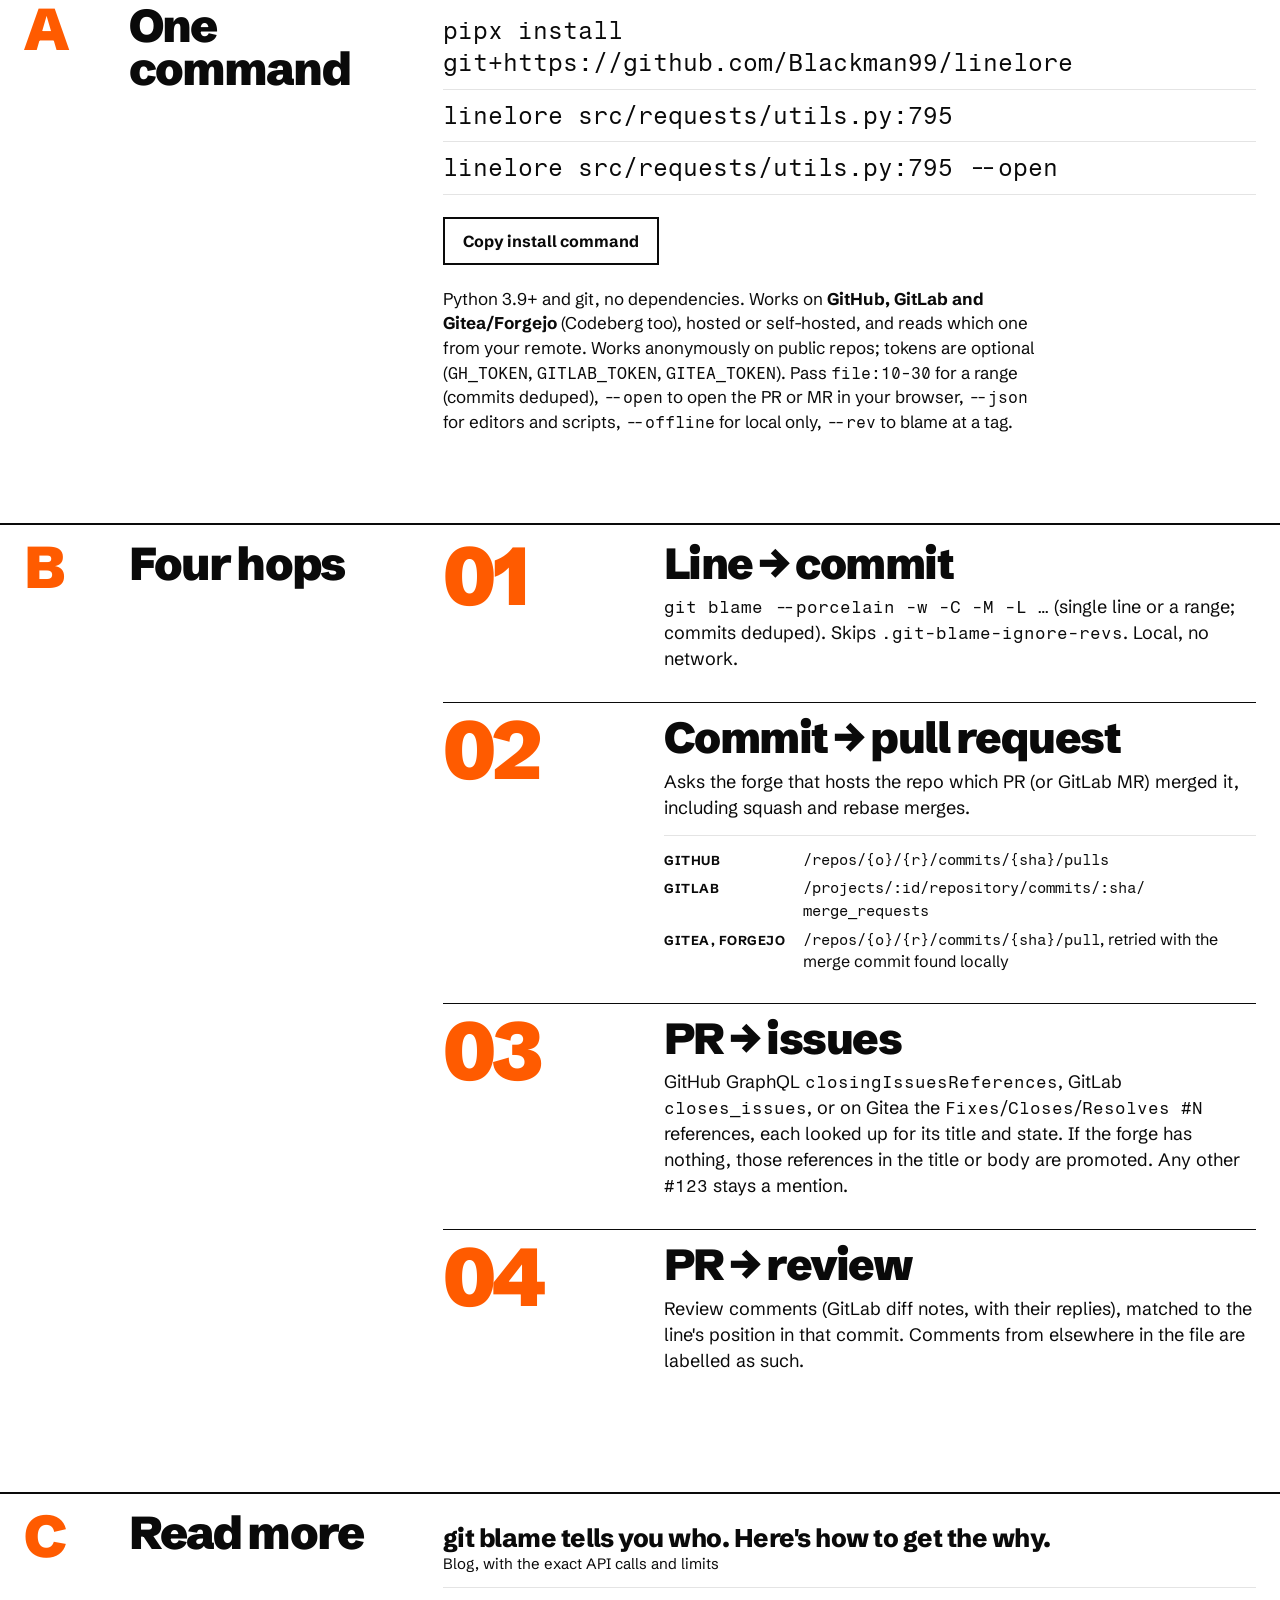
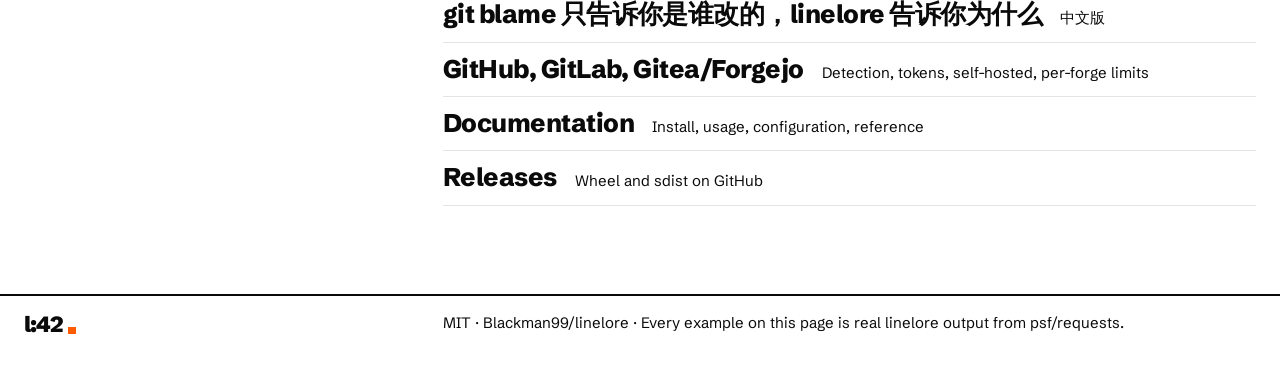
==== commit 922cf1c6: "v0.3.0: GitLab and Gitea/Forgejo backends, --open - forge abstraction (forge.py): shared HTTP + cach" ====
--- a/site/index.html
+++ b/site/index.html
@@ -4,7 +4,7 @@
 <meta charset="utf-8">
 <meta name="viewport" content="width=device-width, initial-scale=1">
 <title>linelore · Why is this line like this?</title>
-<meta name="description" content="linelore follows a line of code to its commit, the pull request that merged it, the issues it closed and the review comments around it. One terminal command, no dependencies.">
+<meta name="description" content="linelore follows a line of code to its commit, the pull request that merged it, the issues it closed and the review comments around it. GitHub, GitLab and Gitea/Forgejo. One terminal command, no dependencies.">
 <link rel="canonical" href="https://blackman99.github.io/linelore/">
 <link rel="icon" href="favicon.svg" type="image/svg+xml">
 <link rel="icon" href="logo-512.png" type="image/png" sizes="512x512">
@@ -85,8 +85,9 @@
   <div class="sect-b">
     <p class="cmd"><span class="mono" id="install">pipx install git+https://github.com/Blackman99/linelore</span></p>
     <p class="cmd"><span class="mono">linelore src/requests/utils.py:795</span></p>
+    <p class="cmd"><span class="mono">linelore src/requests/utils.py:795 --open</span></p>
     <button type="button" class="copy" id="copy" data-text="pipx install git+https://github.com/Blackman99/linelore">Copy install command</button>
-    <p class="fine">Python 3.9+ and git, no dependencies. Uses your <span class="mono">gh</span> login or <span class="mono">GH_TOKEN</span>, and works anonymously on public repos. Pass <span class="mono">file:10-30</span> for a range (commits deduped). <span class="mono">--json</span> for editors and scripts, <span class="mono">--offline</span> for local only, <span class="mono">--rev</span> to blame at a tag.</p>
+    <p class="fine">Python 3.9+ and git, no dependencies. Works on <b>GitHub, GitLab and Gitea/Forgejo</b> (Codeberg too), hosted or self-hosted, and reads which one from your remote. Works anonymously on public repos; tokens are optional (<span class="mono">GH_TOKEN</span>, <span class="mono">GITLAB_TOKEN</span>, <span class="mono">GITEA_TOKEN</span>). Pass <span class="mono">file:10-30</span> for a range (commits deduped), <span class="mono">--open</span> to open the PR or MR in your browser, <span class="mono">--json</span> for editors and scripts, <span class="mono">--offline</span> for local only, <span class="mono">--rev</span> to blame at a tag.</p>
   </div>
 </section>
 
@@ -95,9 +96,9 @@
   <h2 id="b" class="sect-h">Four hops</h2>
   <ol class="hops sect-b">
     <li class="hop"><span class="hop-n">01</span><h3 class="hop-h">Line → commit</h3><p><span class="mono">git blame --porcelain -w -C -M -L …</span> (single line or a range; commits deduped). Skips <span class="mono">.git-blame-ignore-revs</span>. Local, no network.</p></li>
-    <li class="hop"><span class="hop-n">02</span><h3 class="hop-h">Commit → pull request</h3><p><span class="mono">GET /repos/{owner}/{repo}/commits/{sha}/pulls</span> finds the PR that merged it, including squash and rebase merges.</p></li>
-    <li class="hop"><span class="hop-n">03</span><h3 class="hop-h">PR → issues</h3><p>GraphQL <span class="mono">closingIssuesReferences</span> lists the issues the PR closed. If that is empty, <span class="mono">Fixes</span>/<span class="mono">Closes</span>/<span class="mono">Resolves #N</span> in the title or body are promoted. Any other <span class="mono">#123</span> stays a mention.</p></li>
-    <li class="hop"><span class="hop-n">04</span><h3 class="hop-h">PR → review</h3><p><span class="mono">GET /repos/{owner}/{repo}/pulls/{n}/comments</span>, matched to the line's position in that commit. Comments from elsewhere in the file are labelled as such.</p></li>
+    <li class="hop"><span class="hop-n">02</span><h3 class="hop-h">Commit → pull request</h3><p>Asks the forge that hosts the repo which PR (or GitLab MR) merged it, including squash and rebase merges.</p><p class="forge-calls"><b>GitHub</b><span><span class="mono">/<wbr>repos/<wbr>{o}/<wbr>{r}/<wbr>commits/<wbr>{sha}/<wbr>pulls</span></span><b>GitLab</b><span><span class="mono">/<wbr>projects/<wbr>:id/<wbr>repository/<wbr>commits/<wbr>:sha/<wbr>merge_requests</span></span><b>Gitea, Forgejo</b><span><span class="mono">/<wbr>repos/<wbr>{o}/<wbr>{r}/<wbr>commits/<wbr>{sha}/<wbr>pull</span>, retried with the merge commit found locally</span></p></li>
+    <li class="hop"><span class="hop-n">03</span><h3 class="hop-h">PR → issues</h3><p>GitHub GraphQL <span class="mono">closingIssuesReferences</span>, GitLab <span class="mono">closes_issues</span>, or on Gitea the <span class="mono">Fixes</span>/<span class="mono">Closes</span>/<span class="mono">Resolves #N</span> references, each looked up for its title and state. If the forge has nothing, those references in the title or body are promoted. Any other <span class="mono">#123</span> stays a mention.</p></li>
+    <li class="hop"><span class="hop-n">04</span><h3 class="hop-h">PR → review</h3><p>Review comments (GitLab diff notes, with their replies), matched to the line's position in that commit. Comments from elsewhere in the file are labelled as such.</p></li>
   </ol>
 </section>
 
@@ -107,6 +108,7 @@
   <ul class="links sect-b">
     <li><a href="docs/blog/git-blame-says-who-not-why/">git blame tells you who. Here's how to get the why.</a><span>Blog, with the exact API calls and limits</span></li>
     <li><a href="docs/blog/git-blame-says-who-not-why-zh/">git blame 只告诉你是谁改的，linelore 告诉你为什么</a><span>中文版</span></li>
+    <li><a href="docs/forges/">GitHub, GitLab, Gitea/Forgejo</a><span>Detection, tokens, self-hosted, per-forge limits</span></li>
     <li><a href="docs/">Documentation</a><span>Install, usage, configuration, reference</span></li>
     <li><a href="https://github.com/Blackman99/linelore/releases">Releases</a><span>Wheel and sdist on GitHub</span></li>
   </ul>
--- a/site/style.css
+++ b/site/style.css
@@ -69,6 +69,9 @@
 .hop-n{grid-row:1/3;font-weight:900;font-size:clamp(48px,6.4vw,96px);line-height:.8;letter-spacing:-.05em;color:var(--o)}
 .hop-h{font-weight:900;font-size:clamp(28px,3.4vw,50px);line-height:.95;letter-spacing:-.035em;margin-bottom:10px;transform-origin:0 100%}
 .hop p{max-width:56ch}
+.hop .forge-calls{grid-column:2;max-width:none;display:grid;grid-template-columns:max-content minmax(0,1fr);column-gap:18px;row-gap:6px;margin-top:14px;padding-top:12px;border-top:1px solid var(--h);font-size:16px;line-height:1.4;align-items:baseline}
+.forge-calls b{font-weight:700;font-size:13px;letter-spacing:.04em;text-transform:uppercase}
+.forge-calls span{overflow-wrap:break-word}
 .links li{border-bottom:1px solid var(--h);padding:12px 0;display:flex;flex-wrap:wrap;column-gap:18px;align-items:baseline}
 .links a{font-weight:800;font-size:clamp(20px,2vw,28px);letter-spacing:-.02em;line-height:1.15}
 .links span{font-size:15px}
@@ -110,6 +113,8 @@
   .headline{font-size:18.6vw;max-width:none;line-height:.88}
   .ans,.why,.hop{grid-template-columns:minmax(0,1fr);row-gap:8px}
   .hop-n{grid-row:auto}
+  .hop .forge-calls{grid-column:auto;grid-template-columns:minmax(0,1fr);row-gap:2px}
+  .forge-calls span{margin-bottom:6px}
   .ans p,.ans .say{font-size:16px}
   .why-k{font-size:44px}
 }
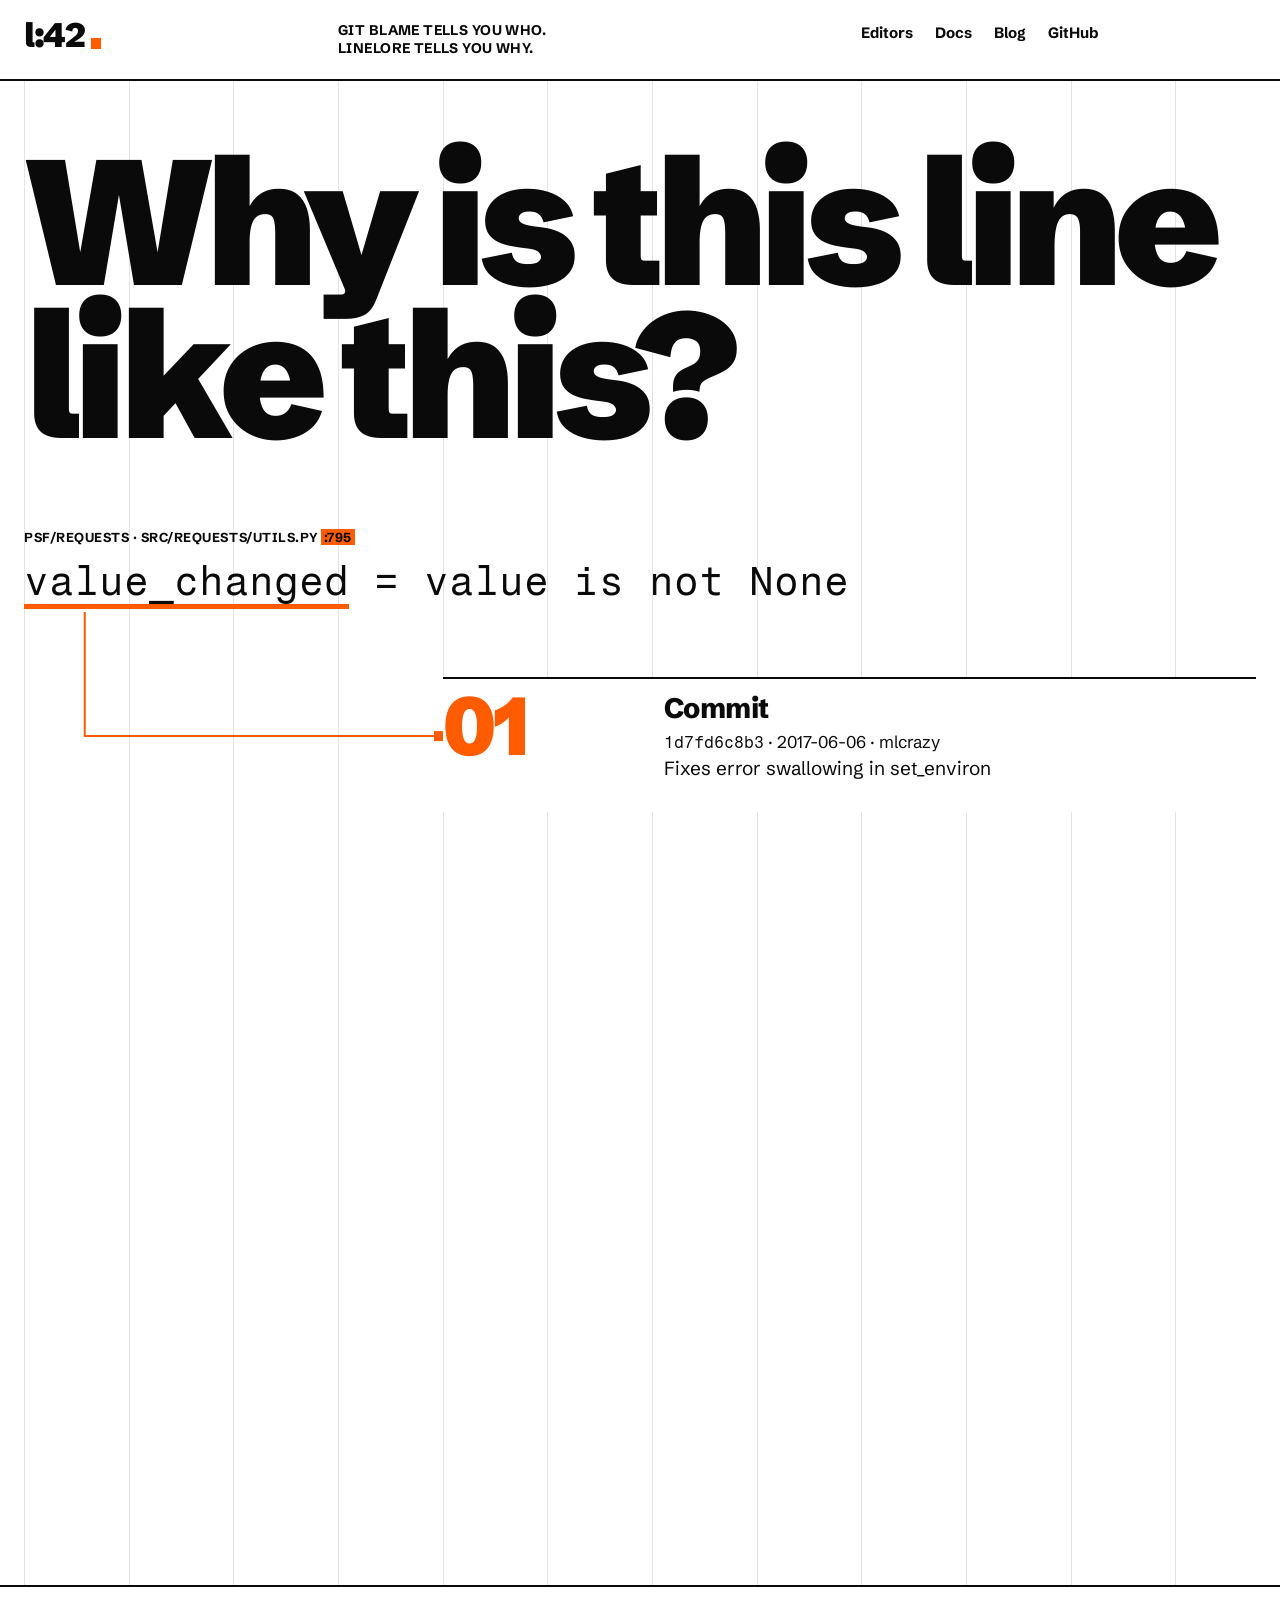
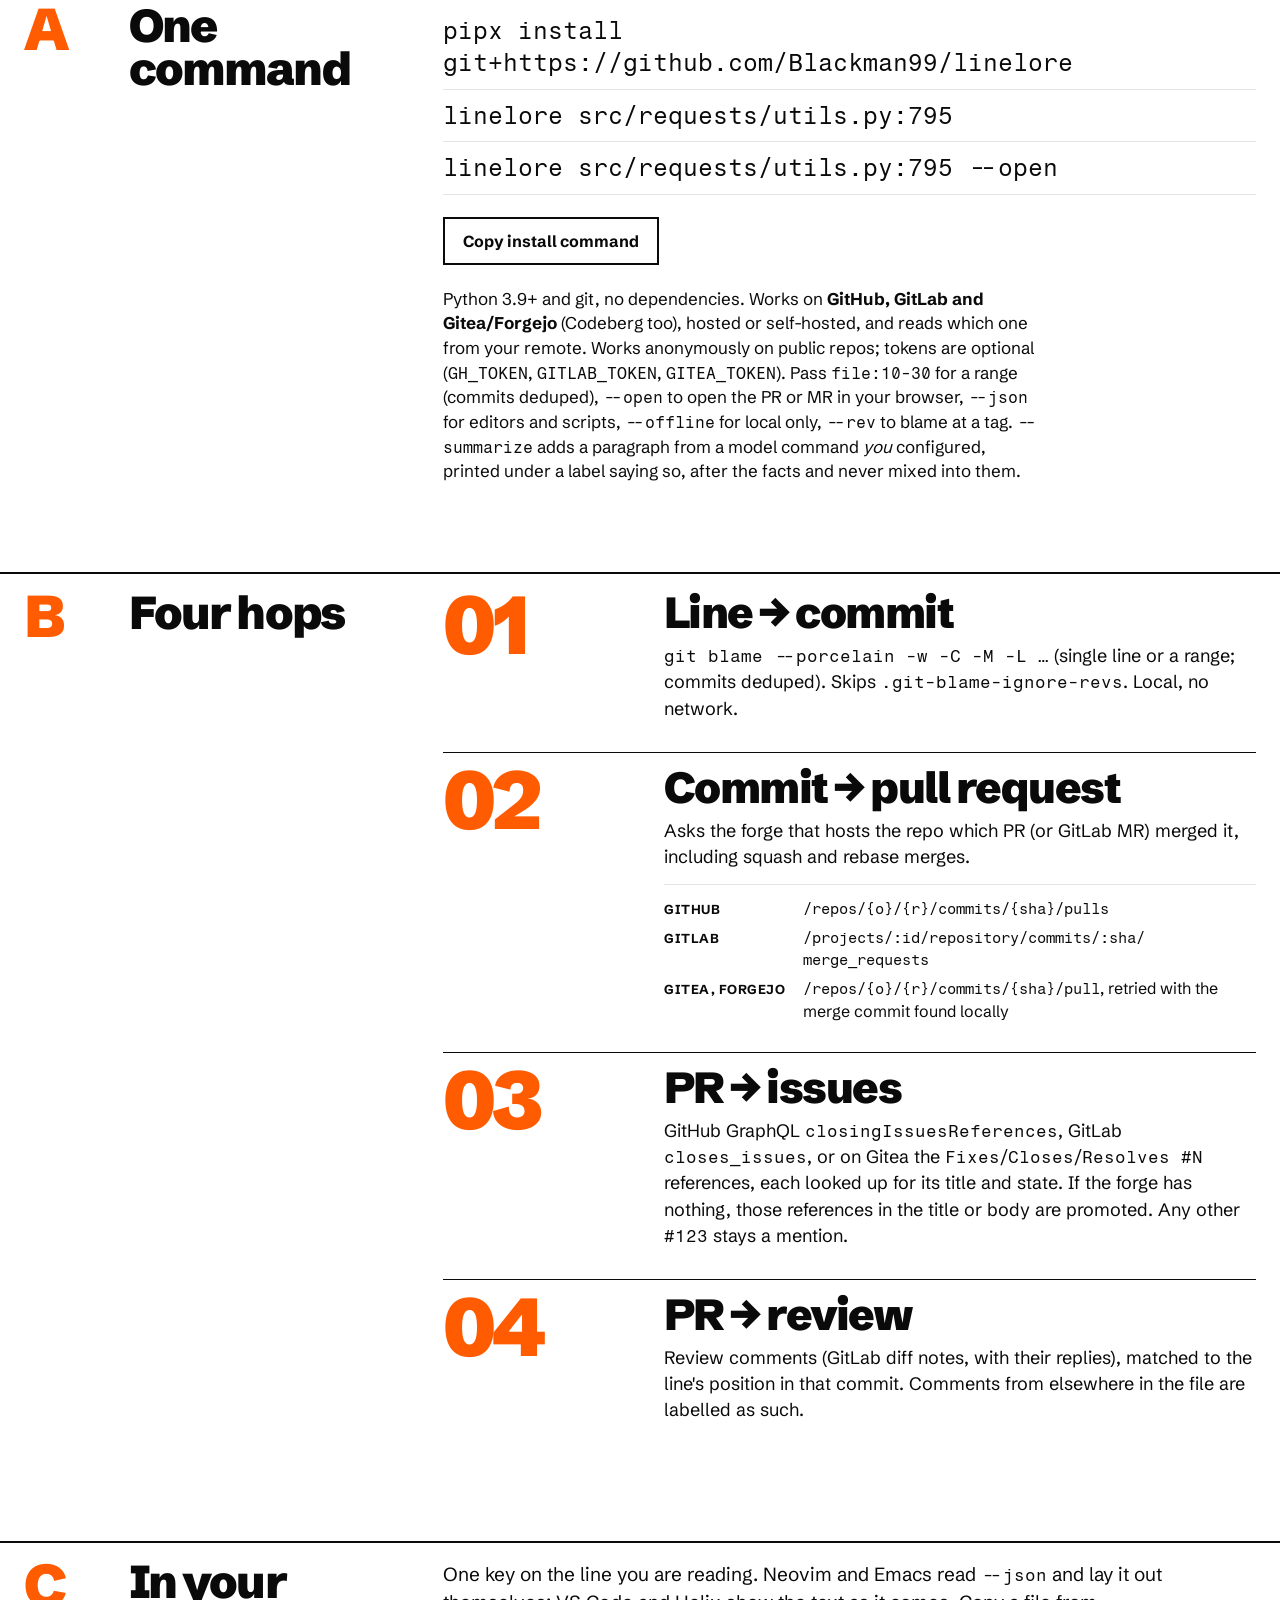
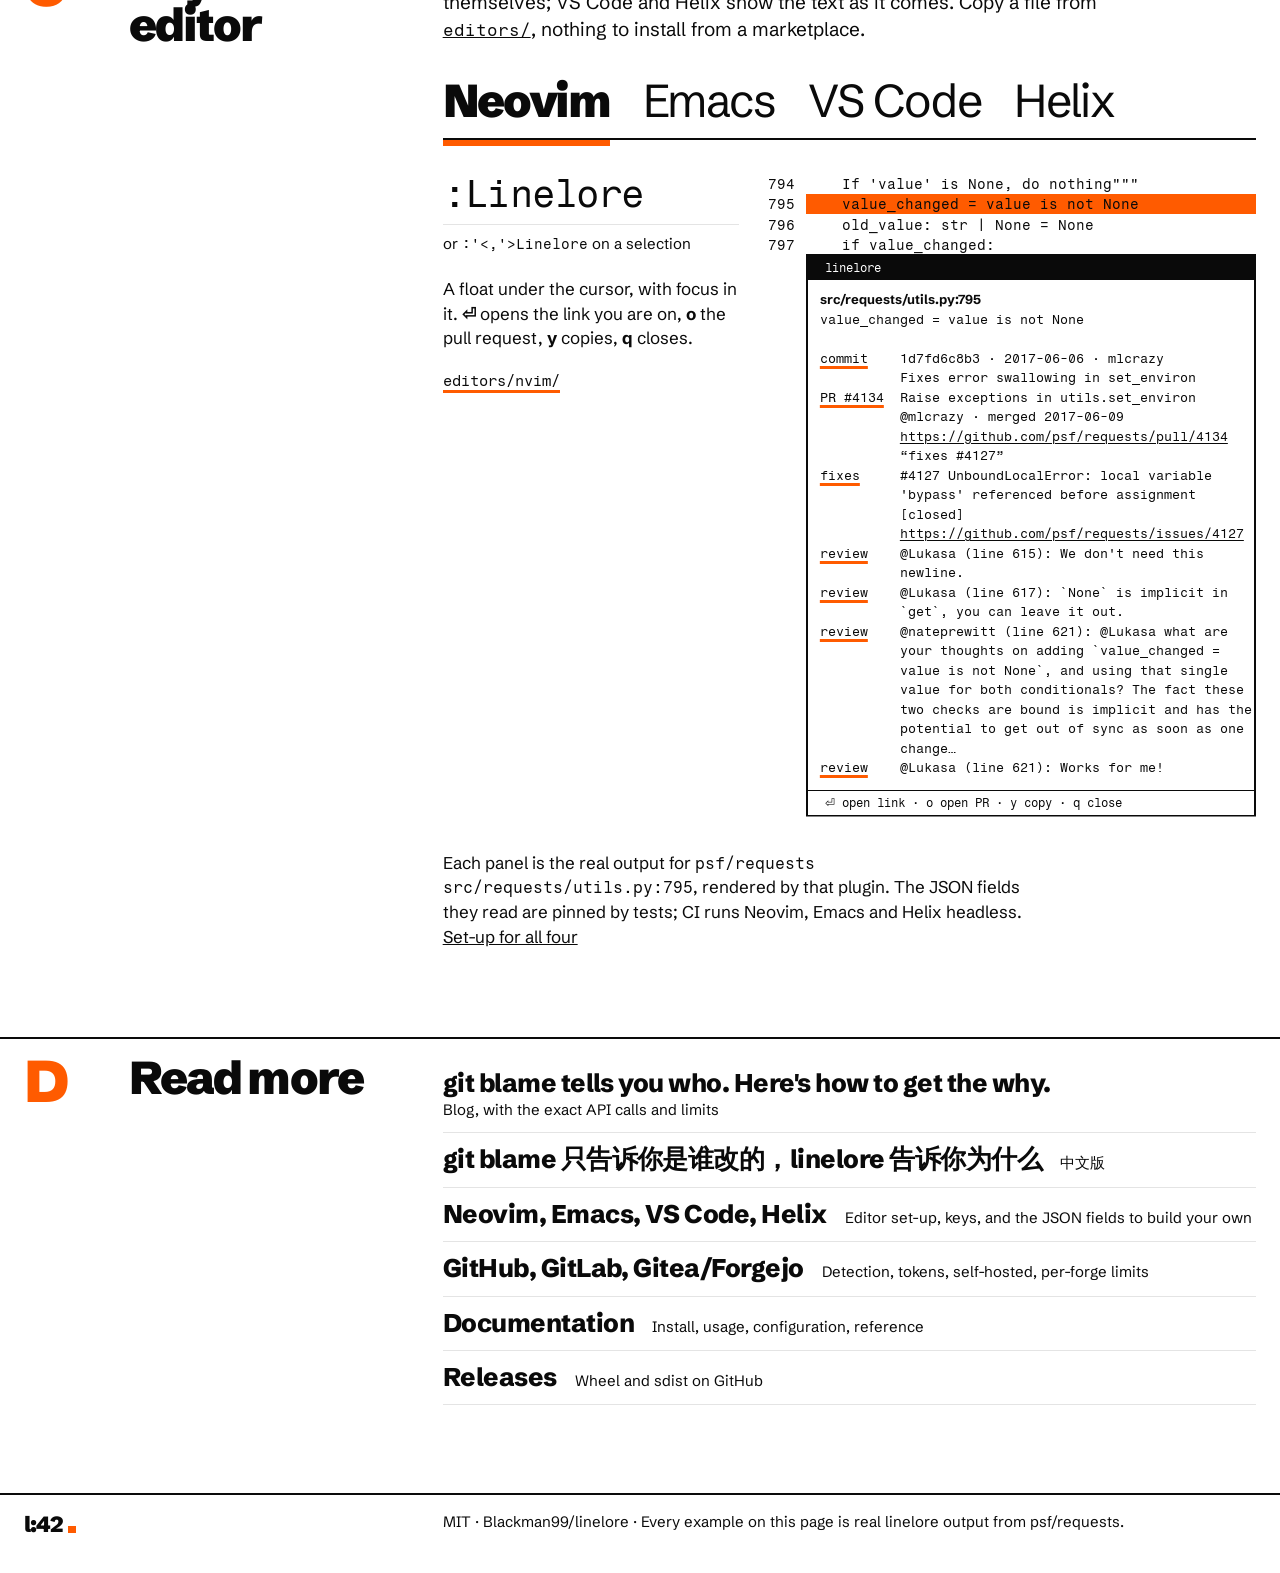
==== commit d30071e2: "Editor integrations: Neovim, Emacs, VS Code, Helix (v0.4) - editors/: a Neovim float, an Emacs *line" ====
--- a/site/index.html
+++ b/site/index.html
@@ -35,7 +35,7 @@
 <header class="top grid">
   <a class="mark" href="./" aria-label="linelore home"><span class="mark-t">l:42</span><span class="mark-sq" aria-hidden="true"></span></a>
   <p class="top-tag">git blame tells you who.<br>linelore tells you why.</p>
-  <nav class="top-nav" aria-label="Main"><a href="docs/">Docs</a><a href="docs/blog/">Blog</a><a href="https://github.com/Blackman99/linelore">GitHub</a></nav>
+  <nav class="top-nav" aria-label="Main"><a href="#editors">Editors</a><a href="docs/">Docs</a><a href="docs/blog/">Blog</a><a href="https://github.com/Blackman99/linelore">GitHub</a></nav>
 </header>
 
 <main id="main">
@@ -87,7 +87,7 @@
     <p class="cmd"><span class="mono">linelore src/requests/utils.py:795</span></p>
     <p class="cmd"><span class="mono">linelore src/requests/utils.py:795 --open</span></p>
     <button type="button" class="copy" id="copy" data-text="pipx install git+https://github.com/Blackman99/linelore">Copy install command</button>
-    <p class="fine">Python 3.9+ and git, no dependencies. Works on <b>GitHub, GitLab and Gitea/Forgejo</b> (Codeberg too), hosted or self-hosted, and reads which one from your remote. Works anonymously on public repos; tokens are optional (<span class="mono">GH_TOKEN</span>, <span class="mono">GITLAB_TOKEN</span>, <span class="mono">GITEA_TOKEN</span>). Pass <span class="mono">file:10-30</span> for a range (commits deduped), <span class="mono">--open</span> to open the PR or MR in your browser, <span class="mono">--json</span> for editors and scripts, <span class="mono">--offline</span> for local only, <span class="mono">--rev</span> to blame at a tag.</p>
+    <p class="fine">Python 3.9+ and git, no dependencies. Works on <b>GitHub, GitLab and Gitea/Forgejo</b> (Codeberg too), hosted or self-hosted, and reads which one from your remote. Works anonymously on public repos; tokens are optional (<span class="mono">GH_TOKEN</span>, <span class="mono">GITLAB_TOKEN</span>, <span class="mono">GITEA_TOKEN</span>). Pass <span class="mono">file:10-30</span> for a range (commits deduped), <span class="mono">--open</span> to open the PR or MR in your browser, <span class="mono">--json</span> for editors and scripts, <span class="mono">--offline</span> for local only, <span class="mono">--rev</span> to blame at a tag. <span class="mono">--summarize</span> adds a paragraph from a model command <i>you</i> configured, printed under a label saying so, after the facts and never mixed into them.</p>
   </div>
 </section>
 
@@ -102,12 +102,75 @@
   </ol>
 </section>
 
-<section class="sect grid" aria-labelledby="c">
+<section class="sect grid editors" id="editors" aria-labelledby="c">
   <p class="sect-k">C</p>
-  <h2 id="c" class="sect-h">Read more</h2>
+  <h2 id="c" class="sect-h">In your editor</h2>
+  <div class="sect-b">
+    <p class="ed-lede">One key on the line you are reading. Neovim and Emacs read <span class="mono">--json</span> and lay it out themselves; VS Code and Helix show the text as it comes. Copy a file from <a class="mono" href="https://github.com/Blackman99/linelore/tree/main/editors">editors/</a>, nothing to install from a marketplace.</p>
+    <div class="ed-tabs" role="tablist" aria-label="Editor"><button type="button" role="tab" class="ed-tab" id="tab-nvim" aria-controls="ed-nvim" aria-selected="true">Neovim</button><button type="button" role="tab" class="ed-tab" id="tab-emacs" aria-controls="ed-emacs" aria-selected="false" tabindex="-1">Emacs</button><button type="button" role="tab" class="ed-tab" id="tab-vscode" aria-controls="ed-vscode" aria-selected="false" tabindex="-1">VS Code</button><button type="button" role="tab" class="ed-tab" id="tab-helix" aria-controls="ed-helix" aria-selected="false" tabindex="-1">Helix</button><span class="ed-ind" aria-hidden="true"></span><span class="ed-tick" aria-hidden="true"></span></div>
+<div class="ed-panel ed-nvim" role="tabpanel" id="ed-nvim" aria-labelledby="tab-nvim" tabindex="0">
+  <div class="ed-say">
+    <p class="ed-name">Neovim</p>
+    <p class="ed-keys mono" aria-label=":Linelore"><span class="k" style="--i:0">:</span><span class="k" style="--i:1">L</span><span class="k" style="--i:2">i</span><span class="k" style="--i:3">n</span><span class="k" style="--i:4">e</span><span class="k" style="--i:5">l</span><span class="k" style="--i:6">o</span><span class="k" style="--i:7">r</span><span class="k" style="--i:8">e</span></p>
+    <p class="ed-alt">or <span class="mono">:'&lt;,'&gt;Linelore</span> on a selection</p>
+    <p class="ed-desc">A float under the cursor, with focus in it. <b>⏎</b> opens the link you are on, <b>o</b> the pull request, <b>y</b> copies, <b>q</b> closes.</p>
+    <p class="ed-path"><a class="mono" href="https://github.com/Blackman99/linelore/tree/main/editors/nvim">editors/nvim/</a></p>
+  </div>
+  <figure class="ed-view">
+    <pre class="ed-code" aria-hidden="true"><span><i>794</i>    If &#x27;value&#x27; is None, do nothing&quot;&quot;&quot;</span><span class="cur"><i>795</i>    value_changed = value is not None</span><span><i>796</i>    old_value: str | None = None</span><span><i>797</i>    if value_changed:</span></pre>
+    <div class="ed-win"><p class="ed-bar"> linelore </p><pre class="ed-out"><span class="t" style="--i:0">src/requests/utils.py:795</span><span style="--i:1">value_changed = value is not None</span><span style="--i:2">&#8203;</span><span style="--i:3"><b>commit</b>    1d7fd6c8b3 · 2017-06-06 · mlcrazy</span><span style="--i:4">          Fixes error swallowing in set_environ</span><span style="--i:5"><b>PR #4134</b>  Raise exceptions in utils.set_environ</span><span style="--i:6">          @mlcrazy · merged 2017-06-09</span><span style="--i:7">          <u>https://github.com/psf/requests/pull/4134</u></span><span style="--i:8">          “fixes #4127”</span><span style="--i:9"><b>fixes</b>     #4127 UnboundLocalError: local variable</span><span style="--i:10">          &#x27;bypass&#x27; referenced before assignment</span><span style="--i:11">          [closed]</span><span style="--i:12">          <u>https://github.com/psf/requests/issues/4127</u></span><span style="--i:13"><b>review</b>    @Lukasa (line 615): We don&#x27;t need this</span><span style="--i:14">          newline.</span><span style="--i:15"><b>review</b>    @Lukasa (line 617): `None` is implicit in</span><span style="--i:16">          `get`, you can leave it out.</span><span style="--i:17"><b>review</b>    @nateprewitt (line 621): @Lukasa what are</span><span style="--i:18">          your thoughts on adding `value_changed =</span><span style="--i:19">          value is not None`, and using that single</span><span style="--i:20">          value for both conditionals? The fact these</span><span style="--i:21">          two checks are bound is implicit and has the</span><span style="--i:22">          potential to get out of sync as soon as one</span><span style="--i:23">          change…</span><span style="--i:24"><b>review</b>    @Lukasa (line 621): Works for me!</span></pre><p class="ed-bar ed-foot"> ⏎ open link · o open PR · y copy · q close </p></div>
+  </figure>
+</div>
+<div class="ed-panel ed-emacs" role="tabpanel" id="ed-emacs" aria-labelledby="tab-emacs" tabindex="0">
+  <div class="ed-say">
+    <p class="ed-name">Emacs</p>
+    <p class="ed-keys mono" aria-label="M-x linelore"><span class="k" style="--i:0">M</span><span class="k" style="--i:1">-</span><span class="k" style="--i:2">x</span><span class="k" style="--i:3">&nbsp;</span><span class="k" style="--i:4">l</span><span class="k" style="--i:5">i</span><span class="k" style="--i:6">n</span><span class="k" style="--i:7">e</span><span class="k" style="--i:8">l</span><span class="k" style="--i:9">o</span><span class="k" style="--i:10">r</span><span class="k" style="--i:11">e</span></p>
+    <p class="ed-alt">with a region for a range; <span class="mono">C-u</span> adds your model's summary</p>
+    <p class="ed-desc">A <span class="mono">*linelore*</span> window below. <b>TAB</b> walks the links, <b>o</b> opens the pull request, <b>w</b> copies, <b>g</b> looks again.</p>
+    <p class="ed-path"><a class="mono" href="https://github.com/Blackman99/linelore/tree/main/editors/emacs">editors/emacs/</a></p>
+  </div>
+  <figure class="ed-view">
+    <pre class="ed-code" aria-hidden="true"><span><i>794</i>    If &#x27;value&#x27; is None, do nothing&quot;&quot;&quot;</span><span class="cur"><i>795</i>    value_changed = value is not None</span><span><i>796</i>    old_value: str | None = None</span><span><i>797</i>    if value_changed:</span></pre>
+    <div class="ed-win"><p class="ed-bar"> *linelore* </p><pre class="ed-out"><span class="t" style="--i:0">src/requests/utils.py:795</span><span style="--i:1">value_changed = value is not None</span><span style="--i:2">&#8203;</span><span style="--i:3"><b>commit</b>    1d7fd6c8b3 · 2017-06-06 · mlcrazy</span><span style="--i:4">          Fixes error swallowing in set_environ</span><span style="--i:5"><b>PR #4134</b>  Raise exceptions in utils.set_environ</span><span style="--i:6">          @mlcrazy · merged 2017-06-09</span><span style="--i:7">          <u>https://github.com/psf/requests/pull/4134</u></span><span style="--i:8">          “fixes #4127”</span><span style="--i:9"><b>fixes</b>     #4127 UnboundLocalError: local variable</span><span style="--i:10">          &#x27;bypass&#x27; referenced before assignment [closed]</span><span style="--i:11">          <u>https://github.com/psf/requests/issues/4127</u></span><span style="--i:12"><b>review</b>    @Lukasa (line 615): We don&#x27;t need this</span><span style="--i:13">          newline.</span><span style="--i:14"><b>review</b>    @Lukasa (line 617): `None` is implicit in</span><span style="--i:15">          `get`, you can leave it out.</span><span style="--i:16"><b>review</b>    @nateprewitt (line 621): @Lukasa what are your</span><span style="--i:17">          thoughts on adding `value_changed = value is</span><span style="--i:18">          not None`, and using that single value for</span><span style="--i:19">          both conditionals? The fact these two checks</span><span style="--i:20">          are bound is implicit and has the potential to</span><span style="--i:21">          get out of sync as soon as one change…</span><span style="--i:22"><b>review</b>    @Lukasa (line 621): Works for me!</span></pre></div>
+  </figure>
+</div>
+<div class="ed-panel ed-vscode" role="tabpanel" id="ed-vscode" aria-labelledby="tab-vscode" tabindex="0">
+  <div class="ed-say">
+    <p class="ed-name">VS Code</p>
+    <p class="ed-keys mono" aria-label="Ctrl+Alt+L"><span class="k" style="--i:0">C</span><span class="k" style="--i:1">t</span><span class="k" style="--i:2">r</span><span class="k" style="--i:3">l</span><span class="k" style="--i:4">+</span><span class="k" style="--i:5">A</span><span class="k" style="--i:6">l</span><span class="k" style="--i:7">t</span><span class="k" style="--i:8">+</span><span class="k" style="--i:9">L</span></p>
+    <p class="ed-alt">or run the task <span class="mono">linelore: a range of lines…</span></p>
+    <p class="ed-desc">Runs as a task in its own terminal panel. <b>Ctrl+Alt+Shift+L</b> opens the pull request instead.</p>
+    <p class="ed-path"><a class="mono" href="https://github.com/Blackman99/linelore/tree/main/editors/vscode">editors/vscode/</a></p>
+  </div>
+  <figure class="ed-view">
+    <pre class="ed-code" aria-hidden="true"><span><i>794</i>    If &#x27;value&#x27; is None, do nothing&quot;&quot;&quot;</span><span class="cur"><i>795</i>    value_changed = value is not None</span><span><i>796</i>    old_value: str | None = None</span><span><i>797</i>    if value_changed:</span></pre>
+    <div class="ed-win"><p class="ed-bar"> TERMINAL · linelore: this line </p><pre class="ed-out"><span class="t" style="--i:0">src/requests/utils.py:795  value_changed = value is not None</span><span style="--i:1">  <b>commit</b>  1d7fd6c8b3  2017-06-06  mlcrazy</span><span style="--i:2">          Fixes error swallowing in set_environ</span><span style="--i:3">  <b>PR #4134</b>  Raise exceptions in utils.set_environ  (@mlcrazy, merged 2017-06-09)</span><span style="--i:4">          <u>https://github.com/psf/requests/pull/4134</u></span><span style="--i:5">          “fixes #4127”</span><span style="--i:6">  <b>fixes #4127</b>  UnboundLocalError: local variable &#x27;bypass&#x27; referenced before assignment [closed]</span><span style="--i:7">          <u>https://github.com/psf/requests/issues/4127</u></span><span style="--i:8">  <b>review</b>  @Lukasa (line 615): We don&#x27;t need this newline.</span><span style="--i:9">  <b>review</b>  @Lukasa (line 617): `None` is implicit in `get`, you can leave it out.</span><span style="--i:10">  <b>review</b>  @nateprewitt (line 621):</span><span style="--i:11">          @Lukasa what are your thoughts on adding</span><span style="--i:12">          `value_changed = value is not None`, and using</span><span style="--i:13">          that single value for both conditionals? The fact</span><span style="--i:14">          these two checks are bound is implicit and has the</span><span style="--i:15">          potential to get out of sync as soon as one</span><span style="--i:16">          change…</span><span style="--i:17">  <b>review</b>  @Lukasa (line 621): Works for me!</span></pre></div>
+  </figure>
+</div>
+<div class="ed-panel ed-helix" role="tabpanel" id="ed-helix" aria-labelledby="tab-helix" tabindex="0">
+  <div class="ed-say">
+    <p class="ed-name">Helix</p>
+    <p class="ed-keys mono" aria-label="space l l"><span class="k" style="--i:0">s</span><span class="k" style="--i:1">p</span><span class="k" style="--i:2">a</span><span class="k" style="--i:3">c</span><span class="k" style="--i:4">e</span><span class="k" style="--i:5">&nbsp;</span><span class="k" style="--i:6">l</span><span class="k" style="--i:7">&nbsp;</span><span class="k" style="--i:8">l</span></p>
+    <p class="ed-alt">on a selection for a range</p>
+    <p class="ed-desc">The answer in a popup, straight from <span class="mono">:sh</span>. <b>space l o</b> opens the pull request. Helix 25.07+.</p>
+    <p class="ed-path"><a class="mono" href="https://github.com/Blackman99/linelore/tree/main/editors/helix">editors/helix/</a></p>
+  </div>
+  <figure class="ed-view">
+    <pre class="ed-code" aria-hidden="true"><span><i>794</i>    If &#x27;value&#x27; is None, do nothing&quot;&quot;&quot;</span><span class="cur"><i>795</i>    value_changed = value is not None</span><span><i>796</i>    old_value: str | None = None</span><span><i>797</i>    if value_changed:</span></pre>
+    <div class="ed-win"><p class="ed-bar"> :sh linelore </p><pre class="ed-out"><span class="t" style="--i:0">src/requests/utils.py:795  value_changed = value is not None</span><span style="--i:1">  <b>commit</b>  1d7fd6c8b3  2017-06-06  mlcrazy</span><span style="--i:2">          Fixes error swallowing in set_environ</span><span style="--i:3">  <b>PR #4134</b>  Raise exceptions in utils.set_environ  (@mlcrazy, merged 2017-06-09)</span><span style="--i:4">          <u>https://github.com/psf/requests/pull/4134</u></span><span style="--i:5">          “fixes #4127”</span><span style="--i:6">  <b>fixes #4127</b>  UnboundLocalError: local variable &#x27;bypass&#x27; referenced before assignment [closed]</span><span style="--i:7">          <u>https://github.com/psf/requests/issues/4127</u></span><span style="--i:8">  <b>review</b>  @Lukasa (line 615): We don&#x27;t need this newline.</span><span style="--i:9">  <b>review</b>  @Lukasa (line 617): `None` is implicit in `get`, you can leave it out.</span><span style="--i:10">  <b>review</b>  @nateprewitt (line 621): @Lukasa what are your thoughts on adding `value_changed = value is not None`, and using that single value for both conditionals? The fact these two checks are bound is implicit and has the potential to get out of sync as soon as one change…</span><span style="--i:11">  <b>review</b>  @Lukasa (line 621): Works for me!</span></pre></div>
+  </figure>
+</div>
+    <p class="fine ed-fine">Each panel is the real output for <span class="mono">psf/requests src/requests/utils.py:795</span>, rendered by that plugin. The JSON fields they read are pinned by tests; CI runs Neovim, Emacs and Helix headless. <a href="docs/editors/">Set-up for all four</a></p>
+  </div>
+</section>
+
+<section class="sect grid" aria-labelledby="d">
+  <p class="sect-k">D</p>
+  <h2 id="d" class="sect-h">Read more</h2>
   <ul class="links sect-b">
     <li><a href="docs/blog/git-blame-says-who-not-why/">git blame tells you who. Here's how to get the why.</a><span>Blog, with the exact API calls and limits</span></li>
     <li><a href="docs/blog/git-blame-says-who-not-why-zh/">git blame 只告诉你是谁改的，linelore 告诉你为什么</a><span>中文版</span></li>
+    <li><a href="docs/editors/">Neovim, Emacs, VS Code, Helix</a><span>Editor set-up, keys, and the JSON fields to build your own</span></li>
     <li><a href="docs/forges/">GitHub, GitLab, Gitea/Forgejo</a><span>Detection, tokens, self-hosted, per-forge limits</span></li>
     <li><a href="docs/">Documentation</a><span>Install, usage, configuration, reference</span></li>
     <li><a href="https://github.com/Blackman99/linelore/releases">Releases</a><span>Wheel and sdist on GitHub</span></li>
--- a/site/style.css
+++ b/site/style.css
@@ -118,4 +118,80 @@
   .ans p,.ans .say{font-size:16px}
   .why-k{font-size:44px}
 }
+/* C: in your editor (v0.4) */
+.ed-lede{max-width:60ch;font-size:19px;margin-bottom:30px}
+.ed-lede .mono{white-space:nowrap}
+.ed-tabs{position:relative;display:flex;flex-wrap:wrap;column-gap:clamp(18px,2.6vw,40px);row-gap:4px;border-bottom:2px solid var(--k);padding-bottom:10px;margin-bottom:34px}
+.ed-tab{font:400 clamp(30px,3.6vw,56px)/1 var(--sans);letter-spacing:-.035em;color:var(--k);background:none;border:0;padding:4px 0;cursor:pointer;transition:font-weight .38s var(--ease),letter-spacing .38s var(--ease)}
+.ed-tab[aria-selected="true"]{font-weight:900;letter-spacing:-.05em}
+.ed-tab:hover{text-decoration:underline;text-decoration-thickness:2px;text-underline-offset:6px}
+.ed-tab[aria-selected="true"]:hover{text-decoration:none}
+.ed-ind{position:absolute;left:0;bottom:-8px;height:8px;width:0;background:var(--o);transition:transform .45s var(--ease),width .45s var(--ease)}
+.ed-tick{position:absolute;left:0;right:0;bottom:-2px;height:2px;background:var(--k);transform:scaleX(0);transform-origin:0 50%}
+.no-js .ed-tabs,html:not(.js) .ed-tabs{display:none}
+.ed-panel{display:grid;grid-template-columns:minmax(0,3fr) minmax(0,5fr);column-gap:var(--gut);align-items:start;outline:0}
+.ed-panel[hidden]{display:none}
+html:not(.js) .ed-panel{margin-bottom:56px}
+.ed-name{display:none;font-weight:900;font-size:40px;letter-spacing:-.04em;line-height:1;margin-bottom:12px}
+html:not(.js) .ed-name{display:block}
+.ed-say{container-type:inline-size;min-width:0}
+.ed-keys{font-size:min(60px,13cqw);line-height:1.05;letter-spacing:-.02em;white-space:nowrap;margin-bottom:10px}
+.ed-keys .k{display:inline-block;white-space:pre}
+.ed-alt{font-size:15px;margin-bottom:22px;padding-top:8px;border-top:1px solid var(--h)}
+.ed-desc{max-width:34ch;font-size:17px;margin-bottom:16px}
+.ed-path a{font-size:15px;text-decoration:none;border-bottom:3px solid var(--o)}
+.ed-path a:hover{background:var(--o)}
+.ed-view{margin:0;min-width:0}
+.ed-code{font:400 13.5px/1.5 var(--mono);white-space:pre;overflow:hidden;margin-bottom:-1px}
+.ed-code span{display:block;position:relative}
+.ed-code i{font-style:normal;display:inline-block;width:3.2em;padding-right:.8em;text-align:right}
+.ed-code .cur::before{content:"";position:absolute;left:3.2em;top:0;bottom:0;width:calc(100% - 3.2em);background:var(--o);z-index:-1;transform-origin:0 50%}
+.ed-code .cur{z-index:0}
+.ed-win{border:2px solid var(--k);margin-left:2.4em;background:var(--w)}
+.ed-bar{font:400 12px/1 var(--mono);background:var(--k);color:var(--w);padding:6px 10px;white-space:pre;overflow:hidden;text-overflow:ellipsis}
+.ed-foot{background:var(--w);color:var(--k);border-top:1px solid var(--k)}
+.ed-out{font:400 13px/1.5 var(--mono);padding:10px 12px 12px;white-space:pre;overflow-x:auto;tab-size:4}
+.ed-out span{display:block;min-height:1.5em}
+.ed-out .t{font-family:var(--sans);font-weight:700}
+.ed-out b{font-weight:400;text-decoration:underline;text-decoration-color:var(--o);text-decoration-thickness:3px;text-underline-offset:3px}
+.ed-out u{text-decoration-thickness:1px;text-underline-offset:2px}
+.ed-vscode .ed-out,.ed-helix .ed-out{white-space:pre-wrap;overflow-wrap:anywhere;padding-left:calc(12px + 10ch);text-indent:-10ch}
+.ed-helix .ed-out span:first-child,.ed-vscode .ed-out span:first-child{text-indent:-10ch}
+.ed-fine{margin-top:34px}
+
+.motion .ed-panel.on .ed-keys .k{animation:ed-key .42s var(--ease) both;animation-delay:calc(var(--i) * 38ms)}
+.motion .ed-panel.on .ed-code .cur::before{animation:ed-sel .4s var(--ease) .12s both}
+.motion .ed-panel.on .ed-win{animation:ed-open .5s var(--ease) .32s both}
+.motion .ed-panel.on .ed-out span{animation:ed-row .36s var(--ease) both;animation-delay:calc(.5s + var(--i) * 22ms)}
+.motion .ed-panel.on .ed-desc,.motion .ed-panel.on .ed-alt{animation:ed-row .4s var(--ease) .18s both}
+@keyframes ed-key{from{transform:translateY(.45em);opacity:0}to{transform:none;opacity:1}}
+@keyframes ed-sel{from{transform:scaleX(0)}to{transform:scaleX(1)}}
+@keyframes ed-open{from{clip-path:inset(0 0 100% 0)}to{clip-path:inset(0 0 0 0)}}
+@keyframes ed-row{from{transform:translateX(-12px);opacity:0}to{transform:none;opacity:1}}
+.motion .ed-tick.run{transform:scaleX(1);transition:transform var(--dwell,3.6s) linear}
+
+@media (max-width:1100px){
+  .ed-panel{grid-template-columns:minmax(0,1fr)}
+  .ed-say{display:grid;grid-template-columns:minmax(0,1fr) minmax(0,1fr);column-gap:var(--gut);margin-bottom:26px}
+  .ed-keys,.ed-alt{grid-column:1}
+  .ed-keys{font-size:min(60px,6.3cqw)}
+  .ed-desc{grid-column:2;grid-row:1/3}
+  .ed-path{grid-column:2}
+}
+@media (max-width:640px){
+  .ed-say{display:block}
+  .ed-tabs{column-gap:14px}
+  .ed-tab{font-size:min(30px,5.6vw)}
+  .ed-keys{font-size:min(46px,13cqw)}
+  .ed-lede{font-size:17px}
+  .ed-code{font-size:11.5px}
+  .ed-win{container-type:inline-size}
+  .ed-out{font-size:max(9.5px,calc((100cqw - 18px) / 35.4));padding:8px 9px 10px}
+  .ed-vscode .ed-out,.ed-helix .ed-out{font-size:max(8.5px,calc((100cqw - 14px) / 37.2));white-space:pre-wrap}
+  .ed-vscode .ed-out span,.ed-helix .ed-out span{padding-left:10ch;text-indent:-10ch}
+  .ed-win{margin-left:0}
+  .ed-code i{width:2.8em}
+  .ed-code .cur::before{left:2.8em;width:calc(100% - 2.8em)}
+  .ed-vscode .ed-out,.ed-helix .ed-out{padding:8px 7px 10px;text-indent:0}
+}
 @media (prefers-reduced-motion:reduce){*{transition:none!important;animation:none!important}}
